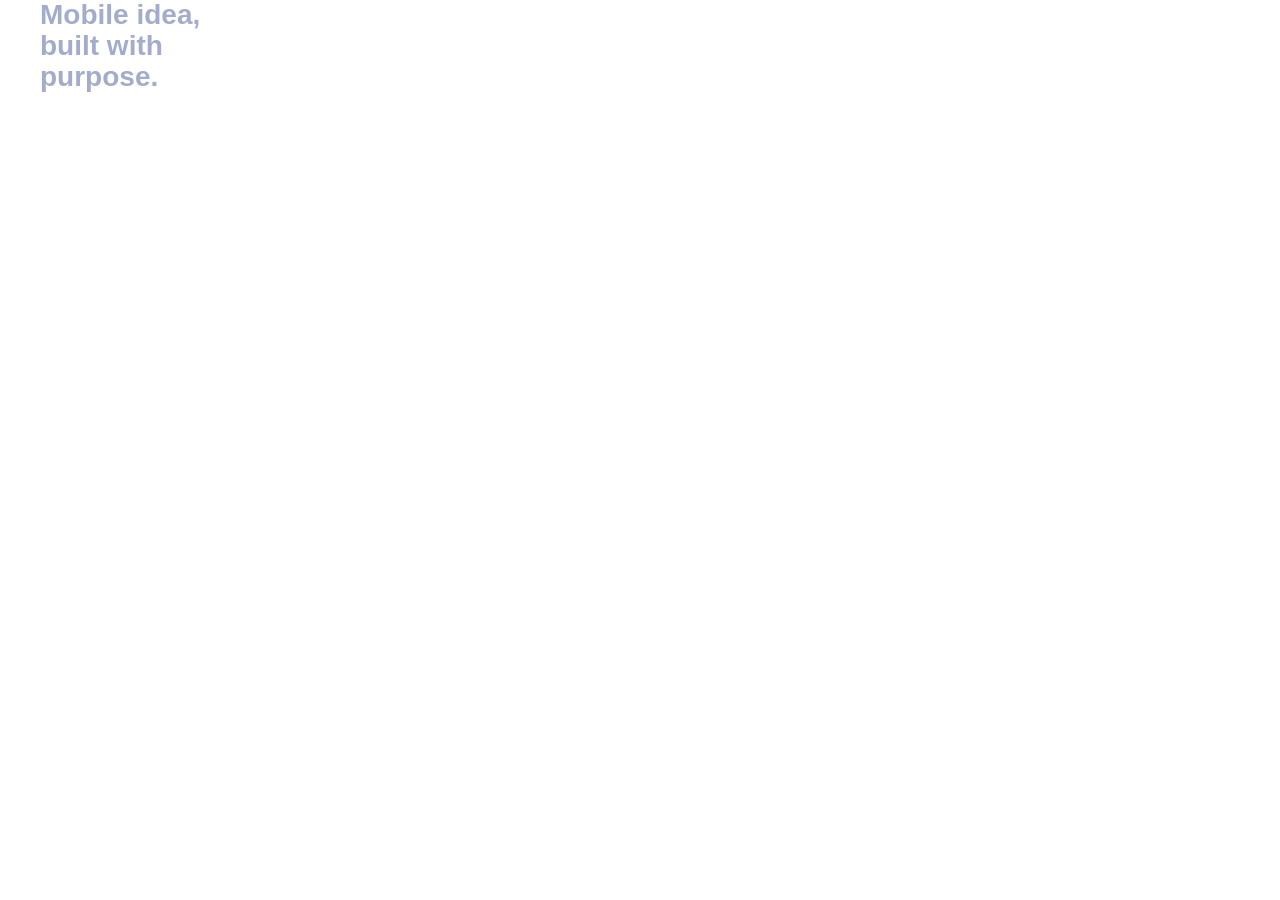
==== index.html @ 28f9ed5a "Add font files and update styles for improved typography and layout" ====
<!DOCTYPE html>
<html lang="en">
<head>
    <meta charset="UTF-8">
    <meta name="viewport" content="width=device-width, initial-scale=1.0">
    <title>joyy-dev</title>
    <link rel="stylesheet" href="style.css">
    <script src="/script.js" defer></script>
    <link rel="icon" href="assets\svg\joyy-dev-favicon.svg" type="image/svg+xml"/>
</head>
<body>
    <div class="wrapper">
        <h1>Mobile idea,<br>built with<br>purpose.
        </h1>
    </div>
    
</body>
</html>
---- style.css ----
/* inter-regular - latin */
@font-face {
  font-display: swap; /* Check https://developer.mozilla.org/en-US/docs/Web/CSS/@font-face/font-display for other options. */
  font-family: 'Inter';
  font-style: normal;
  font-weight: 400;
  src: url('../fonts/inter-v20-latin-regular.woff2') format('woff2'); /* Chrome 36+, Opera 23+, Firefox 39+, Safari 12+, iOS 10+ */
}
/* inter-600 - latin */
@font-face {
  font-display: swap; /* Check https://developer.mozilla.org/en-US/docs/Web/CSS/@font-face/font-display for other options. */
  font-family: 'Inter';
  font-style: normal;
  font-weight: 600;
  src: url('../fonts/inter-v20-latin-600.woff2') format('woff2'); /* Chrome 36+, Opera 23+, Firefox 39+, Safari 12+, iOS 10+ */
}
/* inter-700 - latin */
@font-face {
  font-display: swap; /* Check https://developer.mozilla.org/en-US/docs/Web/CSS/@font-face/font-display for other options. */
  font-family: 'Inter';
  font-style: normal;
  font-weight: 700;
  src: url('../fonts/inter-v20-latin-700.woff2') format('woff2'); /* Chrome 36+, Opera 23+, Firefox 39+, Safari 12+, iOS 10+ */
}
/* inter-800 - latin */
@font-face {
  font-display: swap; /* Check https://developer.mozilla.org/en-US/docs/Web/CSS/@font-face/font-display for other options. */
  font-family: 'Inter';
  font-style: normal;
  font-weight: 800;
  src: url('../fonts/inter-v20-latin-800.woff2') format('woff2'); /* Chrome 36+, Opera 23+, Firefox 39+, Safari 12+, iOS 10+ */
}

/* Fonts */
:root {
    --fs-14: calc(14 / 16 * 1rem);
    --fs-18: calc(18 / 16 * 1rem);
    --fs-28: calc(28 / 16 * 1rem);
    --fs-26: calc(26 / 16 * 1rem);
    --fs-25: calc(25 / 16 * 1rem);
    --fs-23: calc(23 / 16 * 1rem);
    --fs-22: calc(22 / 16 * 1rem);
    --fs-20: calc(20 / 16 * 1rem);
    --fs-19: calc(19 / 16 * 1rem);
    --fs-17: calc(17 / 16 * 1rem);

    --font-size-paragraph: var(--fs-14);
    --font-size-h1: var(--fs-26);
    --font-size-h2: var(--fs-23);
    --font-size-h3: var(--fs-20);
    --font-size-h4: var(--fs-17);
    

    @media (width >= calc(600 /16 * 1rem)) {
        --font-size-paragraph: var(--fs-18);
        --font-size-h1: var(--fs-28);
        --font-size-h2: var(--fs-25);
        --font-size-h3: var(--fs-22);
        --font-size-h4: var(--fs-17);
    }
}

/* colors */
:root {
    --c-main-bg: linear-gradient(180deg, #040520 0%, #0B1033 100%);
    --c-background: #040520;
    --c-panel: #0B1033;
    --c-accent: #7BE7DF;
    --c-secondary: #A89AFF;
    --c-gold: #C9A45C;
    --c-text: #F4F6FF;
    --c-muted: #a4accb;
    --c-transparent: transparent;

    --color-header-bg: var(--color-background);
    --color-footer-bg: var(--c-background);
    --color-site-bg: var(--c-main-bg);
    --color-text-white: var(--color-text);
    --color-text-muted: var(--c-muted);
    --color-text-main: var(--c-accent);
    --color-button-primary-bg: var(--c-accent);
    --color-button-primary-text: var(--c-background);
    --color-button-secondary-bg: var(--c-transparent);
    --color-button-secondary-text: var(--c-text);
    --color-button-secondary-border: var(--c-text);
}

*,
*::before,
*::after {
    box-sizing: border-box;
}

* {
    margin: 0;
    padding: 0;
}

body {
    font-family: 'Inter', 'Segoe UI', Tahoma, Geneva, Verdana, sans-serif;
    font-size: var(--font-size-paragraph);
    list-style: 1.3;
    color: var(--c-muted);
}

h1, h2, h3, h4 {
    line-height: 1.1;
    font-family: 'Inter', 'Segoe UI', Tahoma, Geneva, Verdana, sans-serif;
}

h1 {
    font-size: var(--font-size-h1);
}

h2 {
    font-size: var(--font-size-h2);
}

h3 {
    font-size: var(--font-size-h3);
}

h4 {
    font-size: var(--font-size-h4);
}

a {
    text-decoration: none;
}

img, picture, svg {
    max-width: 100%;
    display: block;
}

.wrapper {
    width: min(calc(100% - 30px), calc(1200 / 16 * 1rem));
    margin-inline: auto;
}
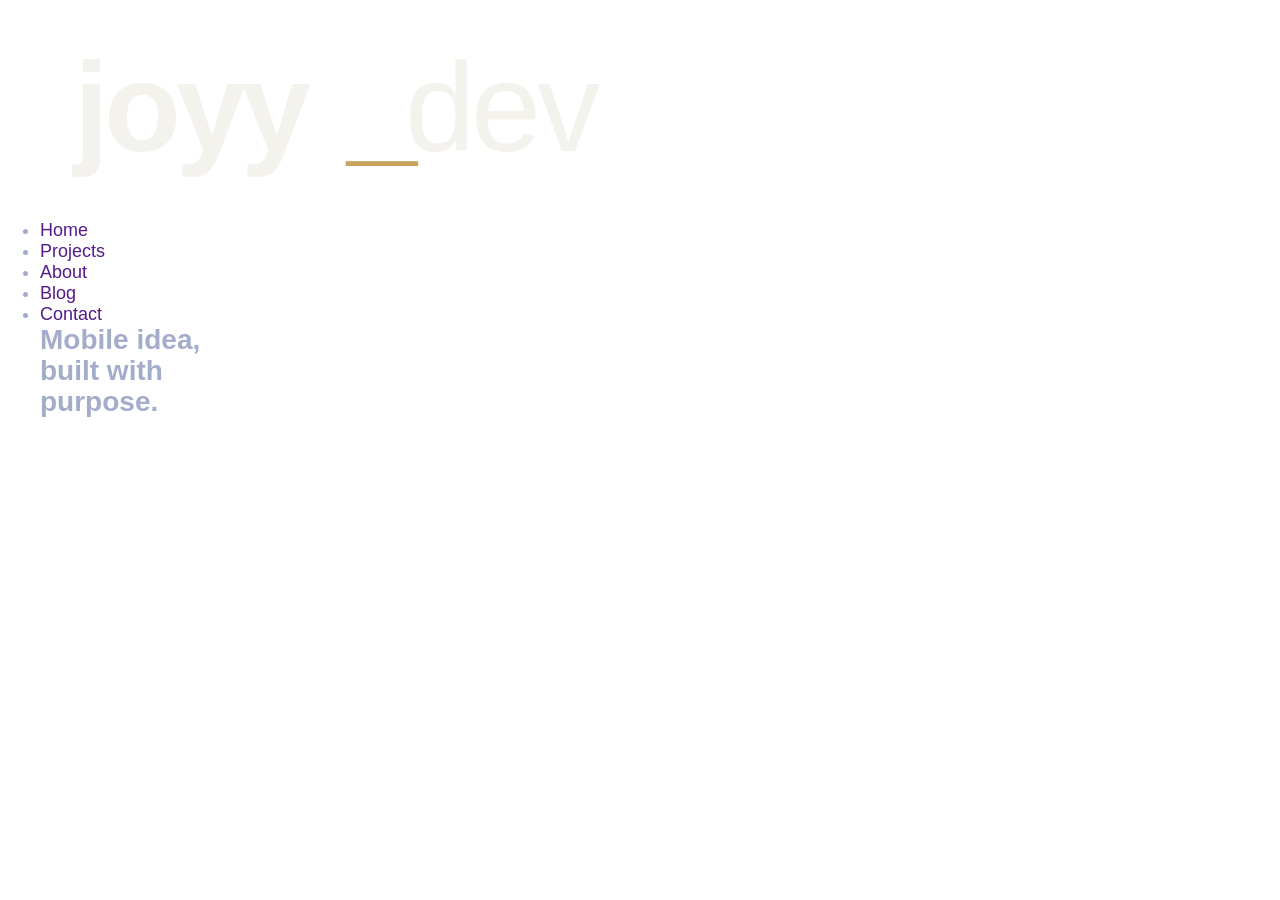
==== commit dbfbbb45: "Add navigation menu and enhance skip link accessibility" ====
--- a/index.html
+++ b/index.html
@@ -8,11 +8,50 @@
     <script src="/script.js" defer></script>
     <link rel="icon" href="assets\svg\joyy-dev-favicon.svg" type="image/svg+xml"/>
 </head>
+
 <body>
-    <div class="wrapper">
+    <a class="visually-hidden skip-link" href="#main">Skip to main content</a>
+
+    <header class="topnav">
+        <div class="wrapper">
+            <a href="/" class="topnav__home">
+                <img src="assets/svg/joyy-dev-logo.svg" alt="joyy-dev logo" class="topnav__logo">
+            </a>
+
+            <nav>
+                <ul class="topnav_links">
+                    <li class="topnav__item">
+                        <a href="" class="topnav__link">Home</a>
+                    </li>
+                    <li class="topnav__item">
+                        <a href="" class="topnav__link">Projects</a>
+                    </li>
+                    <li class="topnav__item">
+                        <a href="" class="topnav__link">About</a>
+                    </li>
+                    <li class="topnav__item">
+                        <a href="" class="topnav__link">Blog</a>
+                    </li>
+                    <li class="topnav__item">
+                        <a href="" class="topnav__link">Contact</a>
+                </ul>
+            </nav>
+        </div>
+
+    </header>
+
+    <main id="main">
+        <div class="wrapper">
         <h1>Mobile idea,<br>built with<br>purpose.
         </h1>
     </div>
+    </main>
+
+    <footer>
+
+    </footer>
+
+    
     
 </body>
 </html>
--- a/style.css
+++ b/style.css
@@ -1,4 +1,7 @@
-/* inter-regular - latin */
+@layer global, component, utility;
+
+@layer global {
+    /* inter-regular - latin */
 @font-face {
   font-display: swap; /* Check https://developer.mozilla.org/en-US/docs/Web/CSS/@font-face/font-display for other options. */
   font-family: 'Inter';
@@ -136,4 +139,28 @@
 .wrapper {
     width: min(calc(100% - 30px), calc(1200 / 16 * 1rem));
     margin-inline: auto;
-}+}
+}
+
+@layer component { 
+}
+
+@layer utility {
+    .visually-hidden {
+        position: absolute;
+        left: -10000px;
+        top: auto;
+        width: 1px;
+        height: 1px;
+        overflow: hidden; 
+
+        &.skip-link:focus {
+            position: static;
+            left: auto;
+            width: auto;
+            height: auto;
+            overflow: visible;
+        }
+    }
+}
+
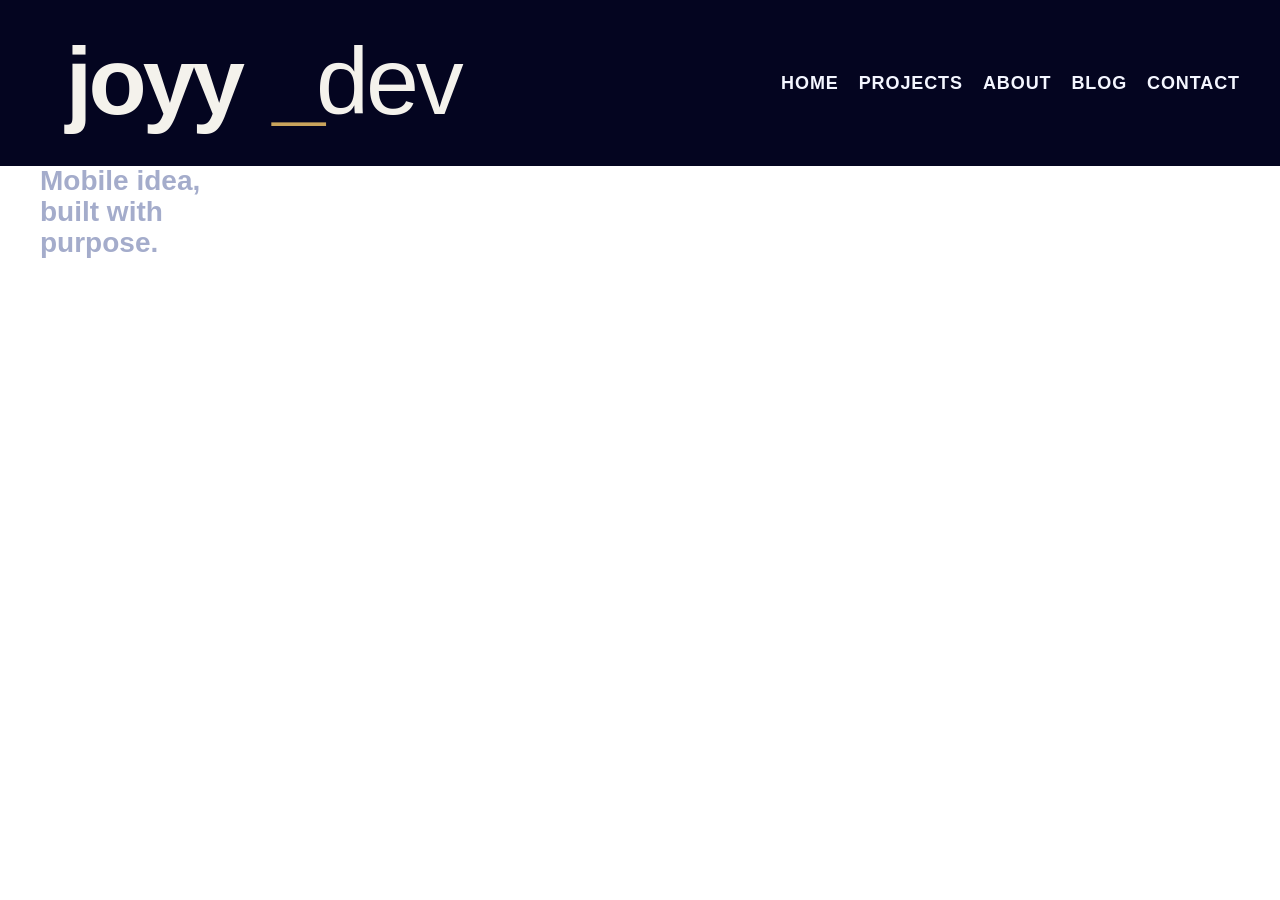
==== commit b63927a5: "Enhance top navigation layout with flexbox for improved responsiveness" ====
--- a/index.html
+++ b/index.html
@@ -13,7 +13,7 @@
     <a class="visually-hidden skip-link" href="#main">Skip to main content</a>
 
     <header class="topnav">
-        <div class="wrapper">
+        <div class="wrapper topnav__wrapper">
             <a href="/" class="topnav__home">
                 <img src="assets/svg/joyy-dev-logo.svg" alt="joyy-dev logo" class="topnav__logo">
             </a>
--- a/style.css
+++ b/style.css
@@ -104,6 +104,7 @@
     font-size: var(--font-size-paragraph);
     list-style: 1.3;
     color: var(--c-muted);
+    padding-block-end: 50vh;
 }
 
 h1, h2, h3, h4 {
@@ -143,6 +144,39 @@
 }
 
 @layer component { 
+    .topnav {
+        background-color: var(--c-background);
+
+        .topnav__wrapper {
+            display: flex;
+            justify-content: space-between;
+            align-items: center;
+        }
+
+        .topnav_links {
+            display: flex;
+            list-style-type: none;
+            padding: 0%;
+            gap: 20px;
+
+        }
+
+        .topnav__logo {
+            /* width: 100px; */
+        }
+
+        .topnav__home {}
+
+        .topnav__item {}
+
+        .topnav__link {
+            font-weight: bold;
+            letter-spacing: 0.05em;
+            text-transform: uppercase;
+            font-size: var(--font-size-paragraph);
+            color: var(--c-text);
+        }
+    }
 }
 
 @layer utility {
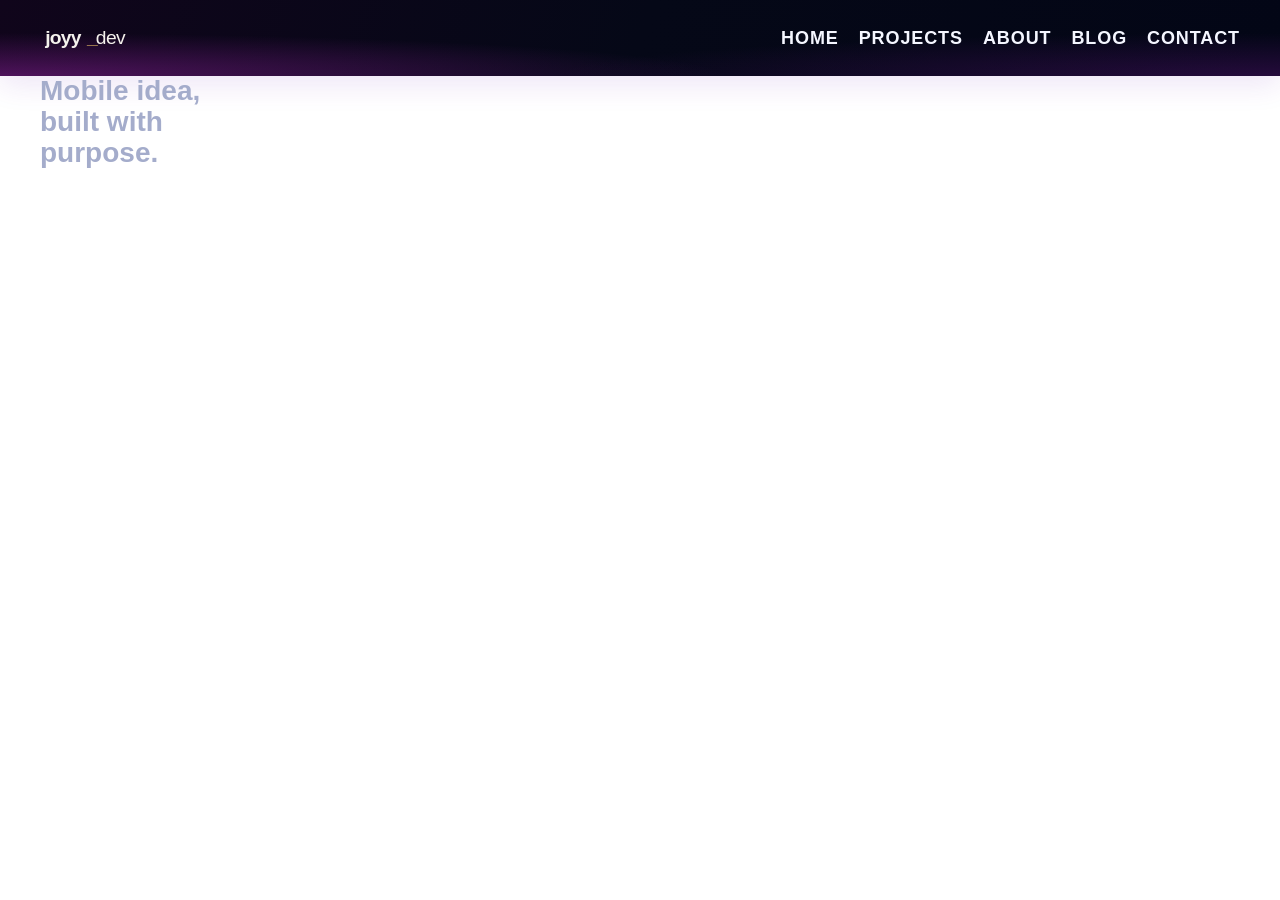
==== commit fe9f4366: "Update header logo dimensions and enhance top navigation background styles" ====
--- a/index.html
+++ b/index.html
@@ -15,7 +15,7 @@
     <header class="topnav">
         <div class="wrapper topnav__wrapper">
             <a href="/" class="topnav__home">
-                <img src="assets/svg/joyy-dev-logo.svg" alt="joyy-dev logo" class="topnav__logo">
+                <img src="assets/svg/joyy-dev-logo.svg" alt="joyy-dev logo" class="topnav__logo" width="150" height="36">
             </a>
 
             <nav>
--- a/style.css
+++ b/style.css
@@ -66,6 +66,22 @@
 /* colors */
 :root {
     --c-main-bg: linear-gradient(180deg, #040520 0%, #0B1033 100%);
+    --c-header-bg: radial-gradient(
+      ellipse at 0% 100%,
+      rgba(155, 35, 170, 0.45) 0%,
+      transparent 40%
+    ),
+    radial-gradient(
+      ellipse at 100% 100%,
+      rgba(100, 20, 130, 0.35) 0%,
+      transparent 40%
+    ),
+    linear-gradient(
+      110deg,
+      #10051b 0%,
+      #050817 50%,
+      #030616 100%
+    );
     --c-background: #040520;
     --c-panel: #0B1033;
     --c-accent: #7BE7DF;
@@ -75,10 +91,10 @@
     --c-muted: #a4accb;
     --c-transparent: transparent;
 
-    --color-header-bg: var(--color-background);
+    --color-header-bg: var(--c-header-bg);
     --color-footer-bg: var(--c-background);
     --color-site-bg: var(--c-main-bg);
-    --color-text-white: var(--color-text);
+    --color-text-white: var(--c-text);
     --color-text-muted: var(--c-muted);
     --color-text-main: var(--c-accent);
     --color-button-primary-bg: var(--c-accent);
@@ -145,12 +161,18 @@
 
 @layer component { 
     .topnav {
-        background-color: var(--c-background);
+        background: var(--color-header-bg);
+        box-shadow: 0 8px 30px rgba(110, 30, 180, 0.12);
 
         .topnav__wrapper {
             display: flex;
             justify-content: space-between;
             align-items: center;
+            padding-block: 10px;
+
+            @media (width >= calc(600 /16 * 1rem)) {
+                padding-block: 20px;
+            }
         }
 
         .topnav_links {
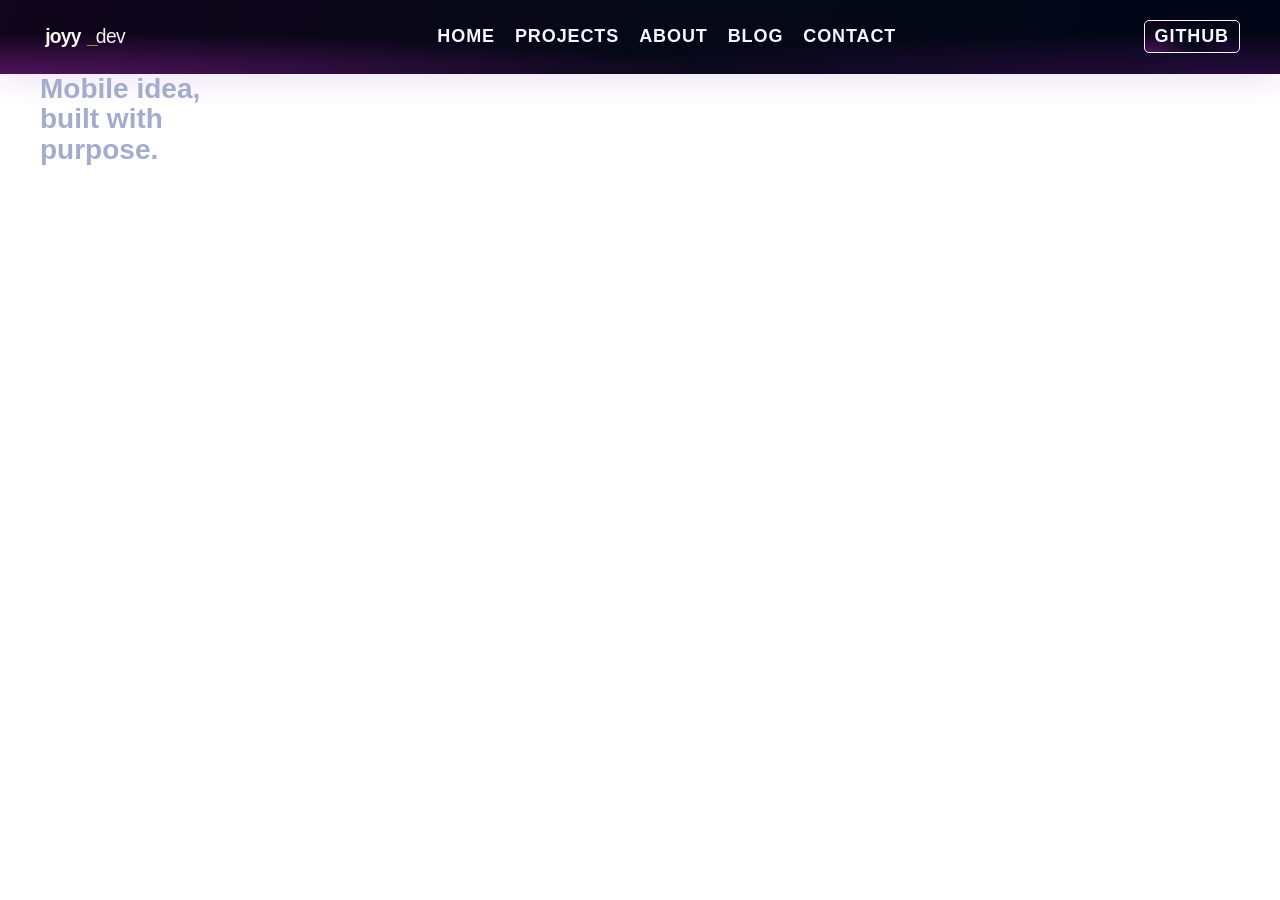
==== commit 0ce3b552: "Fix icon path in HTML and enhance top navigation styles for better accessibility" ====
--- a/index.html
+++ b/index.html
@@ -6,7 +6,7 @@
     <title>joyy-dev</title>
     <link rel="stylesheet" href="style.css">
     <script src="/script.js" defer></script>
-    <link rel="icon" href="assets\svg\joyy-dev-favicon.svg" type="image/svg+xml"/>
+    <link rel="icon" href="assets/svg/joyy-dev-favicon.svg" type="image/svg+xml"/>
 </head>
 
 <body>
@@ -34,8 +34,10 @@
                     </li>
                     <li class="topnav__item">
                         <a href="" class="topnav__link">Contact</a>
+                    </li>
                 </ul>
             </nav>
+            <a href="" class="topnav__cta">Github</a>
         </div>
 
     </header>
--- a/style.css
+++ b/style.css
@@ -36,6 +36,7 @@
 
 /* Fonts */
 :root {
+    --fs-header-font: calc(13 / 16 * 1rem);
     --fs-14: calc(14 / 16 * 1rem);
     --fs-18: calc(18 / 16 * 1rem);
     --fs-28: calc(28 / 16 * 1rem);
@@ -47,6 +48,7 @@
     --fs-19: calc(19 / 16 * 1rem);
     --fs-17: calc(17 / 16 * 1rem);
 
+    --font-size-header-font: var(--fs-header-font);
     --font-size-paragraph: var(--fs-14);
     --font-size-h1: var(--fs-26);
     --font-size-h2: var(--fs-23);
@@ -55,6 +57,7 @@
     
 
     @media (width >= calc(600 /16 * 1rem)) {
+        --font-size-header-font: var(--fs-14);
         --font-size-paragraph: var(--fs-18);
         --font-size-h1: var(--fs-28);
         --font-size-h2: var(--fs-25);
@@ -184,7 +187,8 @@
         }
 
         .topnav__logo {
-            /* width: 100px; */
+            width: clamp(100px, 15vw, 150px);
+            height: auto;
         }
 
         .topnav__home {}
@@ -198,25 +202,40 @@
             font-size: var(--font-size-paragraph);
             color: var(--c-text);
         }
+
+        .topnav__cta {
+            font-weight: bold;
+            letter-spacing: 0.05em;
+            text-transform: uppercase;
+            font-size: var(--font-size-paragraph);
+            background: var(--c-header-bg);
+            color: var(--c-text);
+            border: 1px solid var(--c-text);
+            padding: 5px 10px;
+            border-radius: 5px;
+        }
     }
 }
 
 @layer utility {
-    .visually-hidden {
+    .visually-hidden:not(:focus, :active) {
+        clip: rect(0, 0, 0, 0);
+        clip-path: inset(50%);
+        height: 1px;
+        overflow: hidden;
         position: absolute;
-        left: -10000px;
-        top: auto;
+        white-space: nowrap;
         width: 1px;
-        height: 1px;
-        overflow: hidden; 
-
-        &.skip-link:focus {
-            position: static;
-            left: auto;
-            width: auto;
-            height: auto;
-            overflow: visible;
-        }
-    }
-}
-
+    }
+
+    .skip-link:focus {
+        position: absolute;
+        top: 1rem;
+        left: 1rem;
+        z-index: 1000;
+        padding: 1rem;
+        background: var(--c-accent);
+        color: var(--c-background);
+    }
+}
+
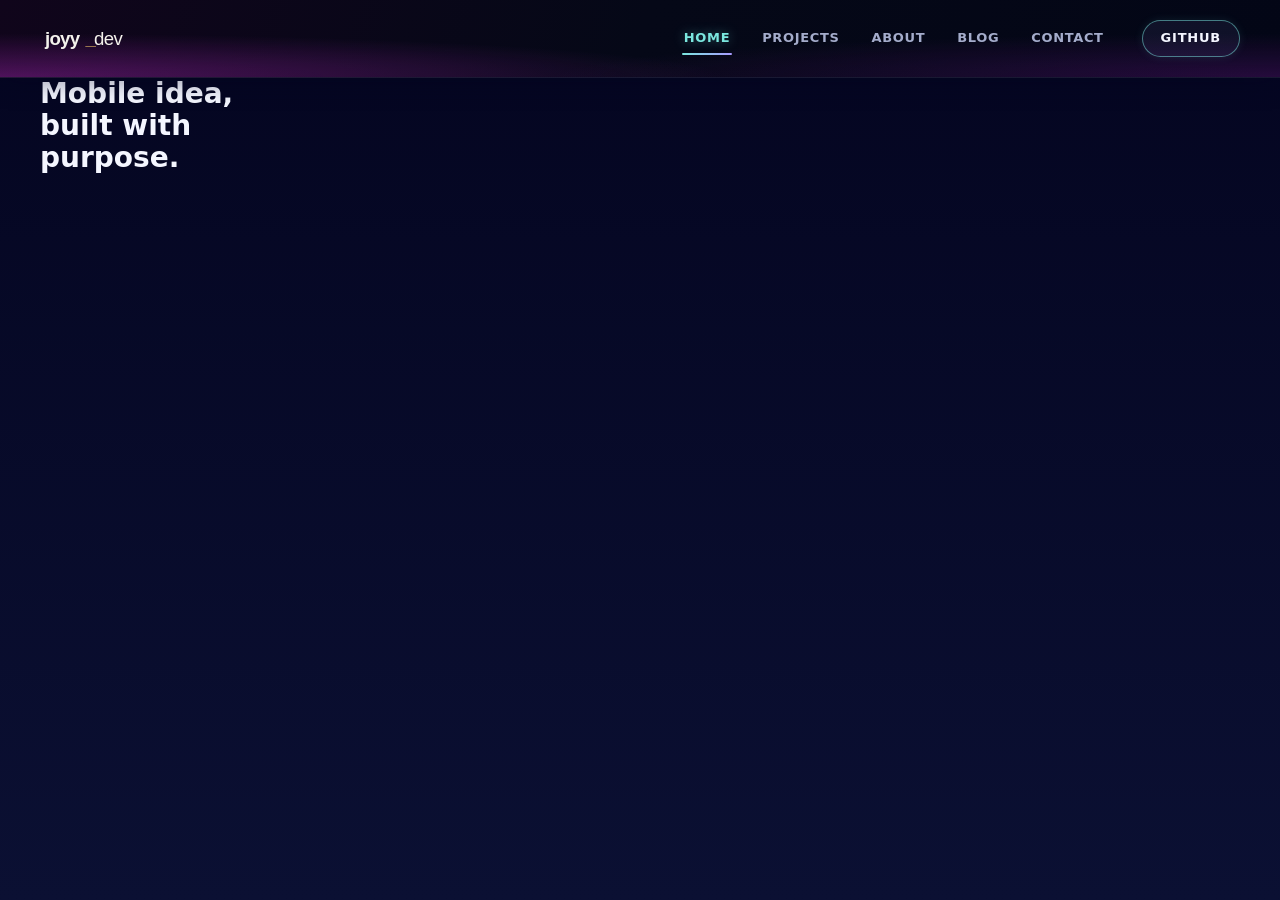
==== commit 35da8c7d: "Refactor top navigation for improved accessibility and responsiveness" ====
--- a/index.html
+++ b/index.html
@@ -5,55 +5,74 @@
     <meta name="viewport" content="width=device-width, initial-scale=1.0">
     <title>joyy-dev</title>
     <link rel="stylesheet" href="style.css">
-    <script src="/script.js" defer></script>
+    <script src="script.js" defer></script>
     <link rel="icon" href="assets/svg/joyy-dev-favicon.svg" type="image/svg+xml"/>
 </head>
 
 <body>
     <a class="visually-hidden skip-link" href="#main">Skip to main content</a>
 
-    <header class="topnav">
+    <header class="topnav" id="header">
         <div class="wrapper topnav__wrapper">
-            <a href="/" class="topnav__home">
-                <img src="assets/svg/joyy-dev-logo.svg" alt="joyy-dev logo" class="topnav__logo" width="150" height="36">
+            <a href="/" class="topnav__home" aria-label="joyy-dev homepage">
+                <img src="assets/svg/joyy-dev-logo.svg" alt="joyy-dev logo" class="topnav__logo" width="150" height="34">
             </a>
 
-            <nav>
+            <!-- Mobile menu toggle button (hamburger / close) -->
+            <button class="topnav__toggle" 
+                    type="button" 
+                    aria-label="Open navigation menu" 
+                    aria-expanded="false" 
+                    aria-controls="primary-nav">
+                <span class="topnav__hamburger" aria-hidden="true">
+                    <span class="topnav__hamburger-line"></span>
+                    <span class="topnav__hamburger-line"></span>
+                    <span class="topnav__hamburger-line"></span>
+                </span>
+            </button>
+
+            <!-- Responsive Navigation -->
+            <nav class="topnav__nav" id="primary-nav" aria-label="Primary navigation">
                 <ul class="topnav_links">
                     <li class="topnav__item">
-                        <a href="" class="topnav__link">Home</a>
+                        <a href="#home" class="topnav__link topnav__link--active" aria-current="page">Home</a>
                     </li>
                     <li class="topnav__item">
-                        <a href="" class="topnav__link">Projects</a>
+                        <a href="#projects" class="topnav__link">Projects</a>
                     </li>
                     <li class="topnav__item">
-                        <a href="" class="topnav__link">About</a>
+                        <a href="#about" class="topnav__link">About</a>
                     </li>
                     <li class="topnav__item">
-                        <a href="" class="topnav__link">Blog</a>
+                        <a href="#blog" class="topnav__link">Blog</a>
                     </li>
                     <li class="topnav__item">
-                        <a href="" class="topnav__link">Contact</a>
+                        <a href="#contact" class="topnav__link">Contact</a>
                     </li>
                 </ul>
+
+                <div class="topnav__actions">
+                    <a href="https://github.com/joyy-dev" target="_blank" rel="noopener noreferrer" class="topnav__cta">
+                        Github
+                    </a>
+                </div>
             </nav>
-            <a href="" class="topnav__cta">Github</a>
         </div>
 
+        <!-- Dimmed backdrop for mobile drawer -->
+        <div class="topnav__backdrop" aria-hidden="true"></div>
     </header>
 
     <main id="main">
         <div class="wrapper">
-        <h1>Mobile idea,<br>built with<br>purpose.
-        </h1>
-    </div>
+            <h1>Mobile idea,<br>built with<br>purpose.</h1>
+        </div>
     </main>
 
     <footer>
-
+        <div class="wrapper">
+            <!-- Footer content -->
+        </div>
     </footer>
-
-    
-    
 </body>
-</html>+</html>
--- a/style.css
+++ b/style.css
@@ -1,52 +1,52 @@
 @layer global, component, utility;
 
 @layer global {
-    /* inter-regular - latin */
-@font-face {
-  font-display: swap; /* Check https://developer.mozilla.org/en-US/docs/Web/CSS/@font-face/font-display for other options. */
-  font-family: 'Inter';
-  font-style: normal;
-  font-weight: 400;
-  src: url('../fonts/inter-v20-latin-regular.woff2') format('woff2'); /* Chrome 36+, Opera 23+, Firefox 39+, Safari 12+, iOS 10+ */
-}
-/* inter-600 - latin */
-@font-face {
-  font-display: swap; /* Check https://developer.mozilla.org/en-US/docs/Web/CSS/@font-face/font-display for other options. */
-  font-family: 'Inter';
-  font-style: normal;
-  font-weight: 600;
-  src: url('../fonts/inter-v20-latin-600.woff2') format('woff2'); /* Chrome 36+, Opera 23+, Firefox 39+, Safari 12+, iOS 10+ */
-}
-/* inter-700 - latin */
-@font-face {
-  font-display: swap; /* Check https://developer.mozilla.org/en-US/docs/Web/CSS/@font-face/font-display for other options. */
-  font-family: 'Inter';
-  font-style: normal;
-  font-weight: 700;
-  src: url('../fonts/inter-v20-latin-700.woff2') format('woff2'); /* Chrome 36+, Opera 23+, Firefox 39+, Safari 12+, iOS 10+ */
-}
-/* inter-800 - latin */
-@font-face {
-  font-display: swap; /* Check https://developer.mozilla.org/en-US/docs/Web/CSS/@font-face/font-display for other options. */
-  font-family: 'Inter';
-  font-style: normal;
-  font-weight: 800;
-  src: url('../fonts/inter-v20-latin-800.woff2') format('woff2'); /* Chrome 36+, Opera 23+, Firefox 39+, Safari 12+, iOS 10+ */
-}
-
-/* Fonts */
-:root {
+  /* inter-regular - latin */
+  @font-face {
+    font-display: swap;
+    font-family: 'Inter';
+    font-style: normal;
+    font-weight: 400;
+    src: url('assets/fonts/inter-v20-latin-regular.woff2') format('woff2');
+  }
+  /* inter-600 - latin */
+  @font-face {
+    font-display: swap;
+    font-family: 'Inter';
+    font-style: normal;
+    font-weight: 600;
+    src: url('assets/fonts/inter-v20-latin-600.woff2') format('woff2');
+  }
+  /* inter-700 - latin */
+  @font-face {
+    font-display: swap;
+    font-family: 'Inter';
+    font-style: normal;
+    font-weight: 700;
+    src: url('assets/fonts/inter-v20-latin-700.woff2') format('woff2');
+  }
+  /* inter-800 - latin */
+  @font-face {
+    font-display: swap;
+    font-family: 'Inter';
+    font-style: normal;
+    font-weight: 800;
+    src: url('assets/fonts/inter-v20-latin-800.woff2') format('woff2');
+  }
+
+  /* Typography tokens */
+  :root {
     --fs-header-font: calc(13 / 16 * 1rem);
     --fs-14: calc(14 / 16 * 1rem);
+    --fs-17: calc(17 / 16 * 1rem);
     --fs-18: calc(18 / 16 * 1rem);
+    --fs-19: calc(19 / 16 * 1rem);
+    --fs-20: calc(20 / 16 * 1rem);
+    --fs-22: calc(22 / 16 * 1rem);
+    --fs-23: calc(23 / 16 * 1rem);
+    --fs-25: calc(25 / 16 * 1rem);
+    --fs-26: calc(26 / 16 * 1rem);
     --fs-28: calc(28 / 16 * 1rem);
-    --fs-26: calc(26 / 16 * 1rem);
-    --fs-25: calc(25 / 16 * 1rem);
-    --fs-23: calc(23 / 16 * 1rem);
-    --fs-22: calc(22 / 16 * 1rem);
-    --fs-20: calc(20 / 16 * 1rem);
-    --fs-19: calc(19 / 16 * 1rem);
-    --fs-17: calc(17 / 16 * 1rem);
 
     --font-size-header-font: var(--fs-header-font);
     --font-size-paragraph: var(--fs-14);
@@ -54,37 +54,36 @@
     --font-size-h2: var(--fs-23);
     --font-size-h3: var(--fs-20);
     --font-size-h4: var(--fs-17);
-    
-
-    @media (width >= calc(600 /16 * 1rem)) {
-        --font-size-header-font: var(--fs-14);
-        --font-size-paragraph: var(--fs-18);
-        --font-size-h1: var(--fs-28);
-        --font-size-h2: var(--fs-25);
-        --font-size-h3: var(--fs-22);
-        --font-size-h4: var(--fs-17);
-    }
-}
-
-/* colors */
-:root {
+
+    @media (width >= calc(600 / 16 * 1rem)) {
+      --font-size-header-font: var(--fs-14);
+      --font-size-paragraph: var(--fs-18);
+      --font-size-h1: var(--fs-28);
+      --font-size-h2: var(--fs-25);
+      --font-size-h3: var(--fs-22);
+      --font-size-h4: var(--fs-17);
+    }
+  }
+
+  /* Color tokens */
+  :root {
     --c-main-bg: linear-gradient(180deg, #040520 0%, #0B1033 100%);
     --c-header-bg: radial-gradient(
-      ellipse at 0% 100%,
-      rgba(155, 35, 170, 0.45) 0%,
-      transparent 40%
-    ),
-    radial-gradient(
-      ellipse at 100% 100%,
-      rgba(100, 20, 130, 0.35) 0%,
-      transparent 40%
-    ),
-    linear-gradient(
-      110deg,
-      #10051b 0%,
-      #050817 50%,
-      #030616 100%
-    );
+        ellipse at 0% 100%,
+        rgba(155, 35, 170, 0.45) 0%,
+        transparent 40%
+      ),
+      radial-gradient(
+        ellipse at 100% 100%,
+        rgba(100, 20, 130, 0.35) 0%,
+        transparent 40%
+      ),
+      linear-gradient(
+        110deg,
+        #10051b 0%,
+        #050817 50%,
+        #030616 100%
+      );
     --c-background: #040520;
     --c-panel: #0B1033;
     --c-accent: #7BE7DF;
@@ -105,137 +104,434 @@
     --color-button-secondary-bg: var(--c-transparent);
     --color-button-secondary-text: var(--c-text);
     --color-button-secondary-border: var(--c-text);
-}
-
-*,
-*::before,
-*::after {
+  }
+
+  *,
+  *::before,
+  *::after {
     box-sizing: border-box;
-}
-
-* {
+  }
+
+  * {
     margin: 0;
     padding: 0;
-}
-
-body {
-    font-family: 'Inter', 'Segoe UI', Tahoma, Geneva, Verdana, sans-serif;
+  }
+
+  html {
+    scroll-behavior: smooth;
+  }
+
+  body {
+    font-family: 'Inter', system-ui, -apple-system, BlinkMacSystemFont, 'Segoe UI', Roboto, Oxygen, Ubuntu, Cantarell, sans-serif;
     font-size: var(--font-size-paragraph);
-    list-style: 1.3;
+    line-height: 1.6;
     color: var(--c-muted);
-    padding-block-end: 50vh;
-}
-
-h1, h2, h3, h4 {
-    line-height: 1.1;
-    font-family: 'Inter', 'Segoe UI', Tahoma, Geneva, Verdana, sans-serif;
-}
-
-h1 {
+    background: var(--color-site-bg);
+    background-color: var(--c-background);
+    background-attachment: fixed;
+    min-height: 100vh;
+    padding-block-end: 20vh;
+    overflow-x: hidden;
+  }
+
+  body.menu-open {
+    overflow: hidden;
+  }
+
+  h1, h2, h3, h4 {
+    line-height: 1.15;
+    font-family: 'Inter', system-ui, -apple-system, sans-serif;
+    color: var(--c-text);
+  }
+
+  h1 {
     font-size: var(--font-size-h1);
-}
-
-h2 {
+  }
+
+  h2 {
     font-size: var(--font-size-h2);
-}
-
-h3 {
+  }
+
+  h3 {
     font-size: var(--font-size-h3);
-}
-
-h4 {
+  }
+
+  h4 {
     font-size: var(--font-size-h4);
-}
-
-a {
+  }
+
+  a {
     text-decoration: none;
-}
-
-img, picture, svg {
+    color: inherit;
+  }
+
+  img, picture, svg {
     max-width: 100%;
     display: block;
+  }
+
+  .wrapper {
+    width: min(calc(100% - 2rem), calc(1200 / 16 * 1rem));
+    margin-inline: auto;
+  }
 }
 
-.wrapper {
-    width: min(calc(100% - 30px), calc(1200 / 16 * 1rem));
-    margin-inline: auto;
+@layer component {
+  /* ==========================================================================
+     Topnav (Header) Component
+     ========================================================================== */
+  .topnav {
+    position: sticky;
+    top: 0;
+    z-index: 1000;
+    background: var(--color-header-bg);
+    backdrop-filter: blur(16px);
+    -webkit-backdrop-filter: blur(16px);
+    border-bottom: 1px solid rgba(168, 154, 255, 0.12);
+    box-shadow: 0 4px 24px rgba(4, 5, 32, 0.4);
+    transition: background-color 0.3s ease, border-color 0.3s ease, box-shadow 0.3s ease;
+  }
+
+  .topnav--scrolled {
+    border-bottom-color: rgba(123, 231, 223, 0.22);
+    box-shadow: 0 8px 32px rgba(4, 5, 32, 0.65);
+  }
+
+  .topnav__wrapper {
+    display: flex;
+    justify-content: space-between;
+    align-items: center;
+    position: relative;
+    padding-block: 0.75rem;
+
+    @media (width >= 48rem) {
+      padding-block: 1.25rem;
+    }
+  }
+
+  /* Logo */
+  .topnav__home {
+    display: inline-flex;
+    align-items: center;
+    transition: opacity 0.2s ease, transform 0.2s ease;
+  }
+
+  .topnav__home:hover {
+    opacity: 0.9;
+    transform: translateY(-1px);
+  }
+
+  .topnav__logo {
+    width: clamp(105px, 15vw, 145px);
+    height: auto;
+    display: block;
+  }
+
+  /* Mobile Hamburger / Toggle Button */
+  .topnav__toggle {
+    display: none;
+    align-items: center;
+    justify-content: center;
+    width: 44px;
+    height: 44px;
+    background: rgba(168, 154, 255, 0.08);
+    border: 1px solid rgba(168, 154, 255, 0.22);
+    border-radius: 8px;
+    cursor: pointer;
+    padding: 0;
+    color: var(--c-text);
+    transition: background-color 0.2s ease, border-color 0.2s ease, box-shadow 0.2s ease;
+  }
+
+  .topnav__toggle:hover,
+  .topnav__toggle:focus-visible {
+    background: rgba(123, 231, 223, 0.12);
+    border-color: var(--c-accent);
+    box-shadow: 0 0 14px rgba(123, 231, 223, 0.25);
+    outline: none;
+  }
+
+  .topnav__hamburger {
+    position: relative;
+    width: 22px;
+    height: 16px;
+    display: flex;
+    flex-direction: column;
+    justify-content: space-between;
+  }
+
+  .topnav__hamburger-line {
+    width: 100%;
+    height: 2px;
+    background-color: var(--c-text);
+    border-radius: 2px;
+    transition: transform 0.3s cubic-bezier(0.4, 0, 0.2, 1),
+                opacity 0.2s ease,
+                background-color 0.2s ease;
+    transform-origin: center;
+  }
+
+  /* Morph hamburger lines into "X" when open */
+  .topnav__toggle[aria-expanded="true"] .topnav__hamburger-line:nth-child(1) {
+    transform: translateY(7px) rotate(45deg);
+    background-color: var(--c-accent);
+  }
+
+  .topnav__toggle[aria-expanded="true"] .topnav__hamburger-line:nth-child(2) {
+    opacity: 0;
+    transform: scaleX(0);
+  }
+
+  .topnav__toggle[aria-expanded="true"] .topnav__hamburger-line:nth-child(3) {
+    transform: translateY(-7px) rotate(-45deg);
+    background-color: var(--c-accent);
+  }
+
+  /* CTA Button */
+  .topnav__cta {
+    display: inline-flex;
+    align-items: center;
+    justify-content: center;
+    font-weight: 700;
+    letter-spacing: 0.06em;
+    text-transform: uppercase;
+    font-size: var(--fs-header-font);
+    color: var(--c-text);
+    background: rgba(168, 154, 255, 0.08);
+    border: 1px solid rgba(123, 231, 223, 0.5);
+    padding: 7px 18px;
+    border-radius: 9999px;
+    box-shadow: 0 0 10px rgba(123, 231, 223, 0.1);
+    transition: background-color 0.25s ease, color 0.25s ease, border-color 0.25s ease, box-shadow 0.25s ease, transform 0.25s ease;
+  }
+
+  .topnav__cta:hover,
+  .topnav__cta:focus-visible {
+    background: var(--c-header-bg);
+    color: var(--c-accent);
+    border-color: var(--c-accent);
+    box-shadow: 0 0 20px rgba(123, 231, 223, 0.45);
+    transform: translateY(-1px);
+    outline: none;
+  }
+
+  /* ==========================================================================
+     Responsive Breakpoints: Mobile (< 768px / 48rem) vs Desktop (>= 768px)
+     ========================================================================== */
+  @media (width < 48rem) {
+    .topnav__toggle {
+      display: flex;
+    }
+
+    .topnav__nav {
+      position: absolute;
+      top: 100%;
+      left: 0;
+      right: 0;
+      width: 100%;
+      background: linear-gradient(180deg, rgba(8, 12, 40, 0.98) 0%, rgba(4, 5, 32, 0.98) 100%);
+      backdrop-filter: blur(20px);
+      -webkit-backdrop-filter: blur(20px);
+      border-bottom: 1px solid rgba(123, 231, 223, 0.25);
+      box-shadow: 0 20px 40px rgba(0, 0, 0, 0.7);
+      padding: 1.25rem 1.25rem 1.75rem;
+      display: flex;
+      flex-direction: column;
+      gap: 1.25rem;
+
+      /* Closed state animation */
+      opacity: 0;
+      visibility: hidden;
+      pointer-events: none;
+      transform: translateY(-10px);
+      transition: opacity 0.28s ease,
+                  transform 0.28s cubic-bezier(0.16, 1, 0.3, 1),
+                  visibility 0.28s ease;
+    }
+
+    .topnav__nav.is-open {
+      opacity: 1;
+      visibility: visible;
+      pointer-events: auto;
+      transform: translateY(0);
+    }
+
+    .topnav_links {
+      display: flex;
+      flex-direction: column;
+      list-style-type: none;
+      padding: 0;
+      gap: 0.35rem;
+      width: 100%;
+    }
+
+    .topnav__item {
+      width: 100%;
+    }
+
+    .topnav__link {
+      display: flex;
+      align-items: center;
+      width: 100%;
+      padding: 0.75rem 1rem;
+      border-radius: 8px;
+      font-weight: 600;
+      letter-spacing: 0.05em;
+      text-transform: uppercase;
+      font-size: var(--fs-18);
+      color: var(--c-text);
+      background: transparent;
+      transition: background-color 0.2s ease, color 0.2s ease, padding-left 0.2s ease;
+    }
+
+    .topnav__link:hover,
+    .topnav__link:focus-visible,
+    .topnav__link--active {
+      background: rgba(123, 231, 223, 0.1);
+      color: var(--c-accent);
+      padding-left: 1.25rem;
+      outline: none;
+    }
+
+    .topnav__actions {
+      width: 100%;
+      padding-top: 0.75rem;
+      border-top: 1px solid rgba(168, 154, 255, 0.15);
+    }
+
+    .topnav__cta {
+      width: 100%;
+      padding: 12px 20px;
+      font-size: var(--fs-14);
+      border-radius: 8px;
+    }
+
+    /* Dimmed backdrop overlay */
+    .topnav__backdrop {
+      position: fixed;
+      inset: 0;
+      top: 0;
+      z-index: -1;
+      background: rgba(4, 5, 32, 0.65);
+      backdrop-filter: blur(4px);
+      -webkit-backdrop-filter: blur(4px);
+      opacity: 0;
+      visibility: hidden;
+      pointer-events: none;
+      transition: opacity 0.3s ease, visibility 0.3s ease;
+    }
+
+    .topnav__backdrop.is-visible {
+      opacity: 1;
+      visibility: visible;
+      pointer-events: auto;
+    }
+  }
+
+  @media (width >= 48rem) {
+    .topnav__toggle {
+      display: none !important;
+    }
+
+    .topnav__backdrop {
+      display: none !important;
+    }
+
+    .topnav__nav {
+      display: flex;
+      align-items: center;
+      gap: 2.25rem;
+      position: static;
+      background: transparent;
+      padding: 0;
+      box-shadow: none;
+      border: none;
+      transform: none;
+      opacity: 1;
+      visibility: visible;
+      pointer-events: auto;
+    }
+
+    .topnav_links {
+      display: flex;
+      align-items: center;
+      list-style-type: none;
+      padding: 0;
+      gap: 1.75rem;
+    }
+
+    .topnav__link {
+      position: relative;
+      font-weight: 600;
+      letter-spacing: 0.05em;
+      text-transform: uppercase;
+      font-size: var(--fs-header-font);
+      color: var(--c-muted);
+      padding: 6px 2px;
+      display: inline-block;
+      transition: color 0.25s ease, text-shadow 0.25s ease;
+    }
+
+    .topnav__link:hover,
+    .topnav__link:focus-visible,
+    .topnav__link--active {
+      color: var(--c-accent);
+      text-shadow: 0 0 12px rgba(123, 231, 223, 0.4);
+      outline: none;
+    }
+
+    /* Sleek animated indicator line below link on desktop */
+    .topnav__link::after {
+      content: '';
+      position: absolute;
+      bottom: 0;
+      left: 0;
+      width: 0;
+      height: 2px;
+      background: linear-gradient(90deg, var(--c-accent), var(--c-secondary));
+      border-radius: 2px;
+      transition: width 0.25s cubic-bezier(0.4, 0, 0.2, 1);
+    }
+
+    .topnav__link:hover::after,
+    .topnav__link:focus-visible::after,
+    .topnav__link--active::after {
+      width: 100%;
+    }
+
+    .topnav__actions {
+      display: flex;
+      align-items: center;
+    }
+  }
 }
+
+@layer utility {
+  .visually-hidden:not(:focus, :active) {
+    clip: rect(0, 0, 0, 0);
+    clip-path: inset(50%);
+    height: 1px;
+    overflow: hidden;
+    position: absolute;
+    white-space: nowrap;
+    width: 1px;
+  }
+
+  .skip-link:focus {
+    position: absolute;
+    top: 1rem;
+    left: 1rem;
+    z-index: 1100;
+    padding: 0.75rem 1.25rem;
+    background: var(--c-accent);
+    color: var(--c-background);
+    font-weight: 700;
+    border-radius: 4px;
+    box-shadow: 0 4px 16px rgba(0, 0, 0, 0.4);
+  }
+
+  :focus-visible {
+    outline: 2px solid var(--c-accent);
+    outline-offset: 3px;
+  }
 }
-
-@layer component { 
-    .topnav {
-        background: var(--color-header-bg);
-        box-shadow: 0 8px 30px rgba(110, 30, 180, 0.12);
-
-        .topnav__wrapper {
-            display: flex;
-            justify-content: space-between;
-            align-items: center;
-            padding-block: 10px;
-
-            @media (width >= calc(600 /16 * 1rem)) {
-                padding-block: 20px;
-            }
-        }
-
-        .topnav_links {
-            display: flex;
-            list-style-type: none;
-            padding: 0%;
-            gap: 20px;
-
-        }
-
-        .topnav__logo {
-            width: clamp(100px, 15vw, 150px);
-            height: auto;
-        }
-
-        .topnav__home {}
-
-        .topnav__item {}
-
-        .topnav__link {
-            font-weight: bold;
-            letter-spacing: 0.05em;
-            text-transform: uppercase;
-            font-size: var(--font-size-paragraph);
-            color: var(--c-text);
-        }
-
-        .topnav__cta {
-            font-weight: bold;
-            letter-spacing: 0.05em;
-            text-transform: uppercase;
-            font-size: var(--font-size-paragraph);
-            background: var(--c-header-bg);
-            color: var(--c-text);
-            border: 1px solid var(--c-text);
-            padding: 5px 10px;
-            border-radius: 5px;
-        }
-    }
-}
-
-@layer utility {
-    .visually-hidden:not(:focus, :active) {
-        clip: rect(0, 0, 0, 0);
-        clip-path: inset(50%);
-        height: 1px;
-        overflow: hidden;
-        position: absolute;
-        white-space: nowrap;
-        width: 1px;
-    }
-
-    .skip-link:focus {
-        position: absolute;
-        top: 1rem;
-        left: 1rem;
-        z-index: 1000;
-        padding: 1rem;
-        background: var(--c-accent);
-        color: var(--c-background);
-    }
-}
-
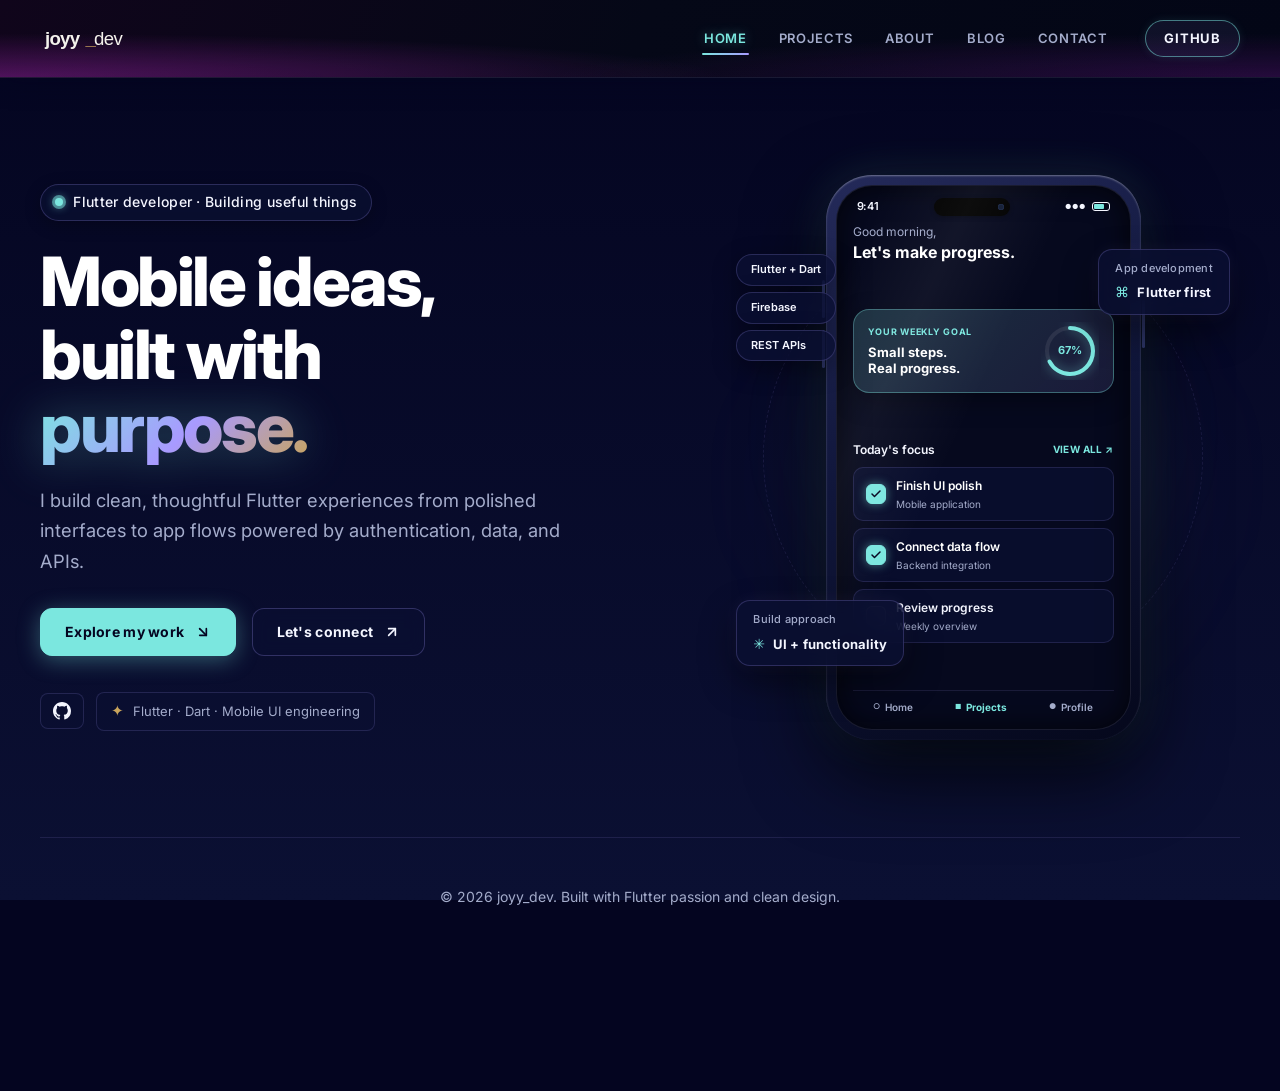
==== commit 83338e0e: "Add new project case studies and remove unused script and styles" ====
--- a/index.html
+++ b/index.html
@@ -3,10 +3,11 @@
 <head>
     <meta charset="UTF-8">
     <meta name="viewport" content="width=device-width, initial-scale=1.0">
-    <title>joyy-dev</title>
-    <link rel="stylesheet" href="style.css">
-    <script src="script.js" defer></script>
-    <link rel="icon" href="assets/svg/joyy-dev-favicon.svg" type="image/svg+xml"/>
+    <title>joyy-dev · Flutter & Mobile UI Developer</title>
+    <link rel="stylesheet" href="assets/css/style.css">
+    <link rel="stylesheet" href="assets/css/responsive.css">
+    <script src="assets/js/main.js" defer></script>
+    <link rel="icon" href="favicon.svg" type="image/svg+xml"/>
 </head>
 
 <body>
@@ -14,8 +15,8 @@
 
     <header class="topnav" id="header">
         <div class="wrapper topnav__wrapper">
-            <a href="/" class="topnav__home" aria-label="joyy-dev homepage">
-                <img src="assets/svg/joyy-dev-logo.svg" alt="joyy-dev logo" class="topnav__logo" width="150" height="34">
+            <a href="index.html" class="topnav__home" aria-label="joyy-dev homepage">
+                <img src="assets/icons/joyy-dev-wordmark.svg" alt="joyy-dev logo" class="topnav__logo" width="150" height="34">
             </a>
 
             <!-- Mobile menu toggle button (hamburger / close) -->
@@ -35,19 +36,19 @@
             <nav class="topnav__nav" id="primary-nav" aria-label="Primary navigation">
                 <ul class="topnav_links">
                     <li class="topnav__item">
-                        <a href="#home" class="topnav__link topnav__link--active" aria-current="page">Home</a>
-                    </li>
-                    <li class="topnav__item">
-                        <a href="#projects" class="topnav__link">Projects</a>
-                    </li>
-                    <li class="topnav__item">
-                        <a href="#about" class="topnav__link">About</a>
-                    </li>
-                    <li class="topnav__item">
-                        <a href="#blog" class="topnav__link">Blog</a>
-                    </li>
-                    <li class="topnav__item">
-                        <a href="#contact" class="topnav__link">Contact</a>
+                        <a href="index.html" class="topnav__link topnav__link--active" aria-current="page">Home</a>
+                    </li>
+                    <li class="topnav__item">
+                        <a href="projects/index.html" class="topnav__link">Projects</a>
+                    </li>
+                    <li class="topnav__item">
+                        <a href="about.html" class="topnav__link">About</a>
+                    </li>
+                    <li class="topnav__item">
+                        <a href="blog/index.html" class="topnav__link">Blog</a>
+                    </li>
+                    <li class="topnav__item">
+                        <a href="contact.html" class="topnav__link">Contact</a>
                     </li>
                 </ul>
 
@@ -64,14 +65,220 @@
     </header>
 
     <main id="main">
-        <div class="wrapper">
-            <h1>Mobile idea,<br>built with<br>purpose.</h1>
-        </div>
+        <!-- Hero Section -->
+        <section class="hero" id="home">
+            <div class="wrapper hero__wrapper">
+                
+                <!-- Left: Hero Text & Actions -->
+                <div class="hero__content">
+                    
+                    <!-- Availability / Role Status Badge -->
+                    <div class="hero__badge">
+                        <span class="hero__badge-pulse" aria-hidden="true">
+                            <span class="hero__badge-dot"></span>
+                        </span>
+                        <span class="hero__badge-text">Flutter developer · Building useful things</span>
+                    </div>
+
+                    <!-- Main Heading -->
+                    <h1 class="hero__title">
+                        Mobile ideas,<br>
+                        built with<br>
+                        <span class="hero__title-gradient">purpose.</span>
+                    </h1>
+
+                    <!-- Lead Paragraph -->
+                    <p class="hero__lead">
+                        I build clean, thoughtful Flutter experiences from polished interfaces to app flows powered by authentication, data, and APIs.
+                    </p>
+
+                    <!-- Call To Action Buttons -->
+                    <div class="hero__cta-group">
+                        <a href="projects/index.html" class="hero__btn hero__btn--primary">
+                            <span>Explore my work</span>
+                            <svg class="hero__btn-icon" width="16" height="16" viewBox="0 0 24 24" fill="none" stroke="currentColor" stroke-width="2.5" stroke-linecap="round" stroke-linejoin="round" aria-hidden="true">
+                                <line x1="7" y1="7" x2="17" y2="17"></line>
+                                <polyline points="17 7 17 17 7 17"></polyline>
+                            </svg>
+                        </a>
+                        <a href="contact.html" class="hero__btn hero__btn--secondary">
+                            <span>Let's connect</span>
+                            <svg class="hero__btn-icon" width="16" height="16" viewBox="0 0 24 24" fill="none" stroke="currentColor" stroke-width="2.5" stroke-linecap="round" stroke-linejoin="round" aria-hidden="true">
+                                <line x1="7" y1="17" x2="17" y2="7"></line>
+                                <polyline points="7 7 17 7 17 17"></polyline>
+                            </svg>
+                        </a>
+                    </div>
+
+                    <!-- Tech Stack / Experience Badges -->
+                    <div class="hero__chips">
+                        <a href="https://github.com/joyy-dev" target="_blank" rel="noopener noreferrer" class="hero__chip hero__chip--icon" aria-label="GitHub Profile">
+                            <svg width="18" height="18" viewBox="0 0 24 24" fill="currentColor" aria-hidden="true"><path d="M12 0C5.37 0 0 5.37 0 12c0 5.31 3.435 9.795 8.205 11.385.6.105.825-.255.825-.57 0-.285-.015-1.23-.015-2.235-3.015.555-3.795-.735-4.035-1.41-.135-.345-.72-1.41-1.23-1.695-.42-.225-1.02-.78-.015-.795.945-.015 1.62.87 1.845 1.23 1.08 1.815 2.805 1.305 3.495.99.105-.78.42-1.305.765-1.605-2.67-.3-5.46-1.335-5.46-5.925 0-1.305.465-2.385 1.23-3.225-.12-.3-.54-1.53.12-3.18 0 0 1.005-.315 3.3 1.23.96-.27 1.98-.405 3-.405s2.04.135 3 .405c2.295-1.56 3.3-1.23 3.3-1.23.66 1.65.24 2.88.12 3.18.765.84 1.23 1.905 1.23 3.225 0 4.605-2.805 5.625-5.475 5.925.435.375.81 1.095.81 2.22 0 1.605-.015 2.895-.015 3.3 0 .315.225.69.825.57A12.02 12.02 0 0024 12c0-6.63-5.37-12-12-12z"/></svg>
+                        </a>
+                        <div class="hero__chip hero__chip--badge">
+                            <span class="hero__chip-spark" aria-hidden="true">✦</span>
+                            <span>Flutter · Dart · Mobile UI engineering</span>
+                        </div>
+                    </div>
+                </div>
+
+                <!-- Right: Animated 3D Phone Mockup & Floating Cards -->
+                <div class="hero__visual" id="heroVisual">
+                    
+                    <!-- Ambient Cosmic Backlight Glow -->
+                    <div class="hero__glow hero__glow--primary" aria-hidden="true"></div>
+                    <div class="hero__glow hero__glow--secondary" aria-hidden="true"></div>
+                    <div class="hero__orbit-ring" aria-hidden="true"></div>
+
+                    <!-- Orbiting Badge: Stack Chips (Left) -->
+                    <div class="hero__float-stack">
+                        <span class="hero__pill">Flutter + Dart</span>
+                        <span class="hero__pill">Firebase</span>
+                        <span class="hero__pill">REST APIs</span>
+                    </div>
+
+                    <!-- Orbiting Card: Top Right (App Development) -->
+                    <div class="hero__card hero__card--top-right">
+                        <span class="hero__card-label">App development</span>
+                        <div class="hero__card-content">
+                            <span class="hero__card-icon" aria-hidden="true">⌘</span>
+                            <span class="hero__card-text">Flutter first</span>
+                        </div>
+                    </div>
+
+                    <!-- Orbiting Card: Bottom Left (Build Approach) -->
+                    <div class="hero__card hero__card--bottom-left">
+                        <span class="hero__card-label">Build approach</span>
+                        <div class="hero__card-content">
+                            <span class="hero__card-icon hero__card-icon--spin" aria-hidden="true">✳</span>
+                            <span class="hero__card-text">UI + functionality</span>
+                        </div>
+                    </div>
+
+                    <!-- Interactive Phone Mockup Chassis -->
+                    <div class="mockup-phone" id="phoneMockup">
+                        <!-- Outer hardware buttons -->
+                        <div class="mockup-phone__btn mockup-phone__btn--vol-up" aria-hidden="true"></div>
+                        <div class="mockup-phone__btn mockup-phone__btn--vol-down" aria-hidden="true"></div>
+                        <div class="mockup-phone__btn mockup-phone__btn--power" aria-hidden="true"></div>
+
+                        <!-- Phone Bezel & Screen -->
+                        <div class="mockup-phone__screen">
+                            
+                            <!-- Screen Glass Glare Shimmer -->
+                            <div class="mockup-phone__glare" aria-hidden="true"></div>
+
+                            <!-- Dynamic Island & Status Bar -->
+                            <div class="mockup-phone__status">
+                                <span class="mockup-phone__time">9:41</span>
+                                <div class="mockup-phone__island">
+                                    <span class="mockup-phone__camera"></span>
+                                </div>
+                                <div class="mockup-phone__icons" aria-hidden="true">
+                                    <span class="mockup-phone__signal">●●●</span>
+                                    <div class="mockup-phone__battery">
+                                        <div class="mockup-phone__battery-level"></div>
+                                    </div>
+                                </div>
+                            </div>
+
+                            <!-- Inside Phone App UI -->
+                            <div class="mockup-app">
+                                
+                                <!-- Greeting & Header -->
+                                <div class="mockup-app__header">
+                                    <span class="mockup-app__subtitle">Good morning,</span>
+                                    <h2 class="mockup-app__title">Let's make progress.</h2>
+                                </div>
+
+                                <!-- Weekly Goal Card with Animated Circular Progress -->
+                                <div class="mockup-goal-card">
+                                    <div class="mockup-goal-card__info">
+                                        <span class="mockup-goal-card__tag">YOUR WEEKLY GOAL</span>
+                                        <p class="mockup-goal-card__heading">Small steps.<br>Real progress.</p>
+                                    </div>
+                                    <div class="mockup-goal-card__progress">
+                                        <svg class="mockup-progress-ring" width="58" height="58" viewBox="0 0 58 58" aria-hidden="true">
+                                            <circle class="mockup-progress-ring__bg" cx="29" cy="29" r="23" />
+                                            <circle class="mockup-progress-ring__fill" id="goalProgressRing" cx="29" cy="29" r="23" />
+                                        </svg>
+                                        <span class="mockup-progress-ring__text" id="goalProgressText">75%</span>
+                                    </div>
+                                </div>
+
+                                <!-- Today's Focus Section -->
+                                <div class="mockup-tasks">
+                                    <div class="mockup-tasks__head">
+                                        <span class="mockup-tasks__title">Today's focus</span>
+                                        <span class="mockup-tasks__link">VIEW ALL ↗</span>
+                                    </div>
+
+                                    <ul class="mockup-tasks__list" role="list">
+                                        <!-- Task 1 (Interactive Clickable) -->
+                                        <li class="mockup-task-item is-checked" tabindex="0" role="checkbox" aria-checked="true">
+                                            <div class="mockup-task-item__check">
+                                                <svg width="12" height="12" viewBox="0 0 24 24" fill="none" stroke="currentColor" stroke-width="3" stroke-linecap="round" stroke-linejoin="round" aria-hidden="true"><polyline points="20 6 9 17 4 12"></polyline></svg>
+                                            </div>
+                                            <div class="mockup-task-item__text">
+                                                <span class="mockup-task-item__name">Finish UI polish</span>
+                                                <span class="mockup-task-item__desc">Mobile application</span>
+                                            </div>
+                                        </li>
+
+                                        <!-- Task 2 (Interactive Clickable) -->
+                                        <li class="mockup-task-item is-checked" tabindex="0" role="checkbox" aria-checked="true">
+                                            <div class="mockup-task-item__check">
+                                                <svg width="12" height="12" viewBox="0 0 24 24" fill="none" stroke="currentColor" stroke-width="3" stroke-linecap="round" stroke-linejoin="round" aria-hidden="true"><polyline points="20 6 9 17 4 12"></polyline></svg>
+                                            </div>
+                                            <div class="mockup-task-item__text">
+                                                <span class="mockup-task-item__name">Connect data flow</span>
+                                                <span class="mockup-task-item__desc">Backend integration</span>
+                                            </div>
+                                        </li>
+
+                                        <!-- Task 3 (Interactive Clickable) -->
+                                        <li class="mockup-task-item" tabindex="0" role="checkbox" aria-checked="false">
+                                            <div class="mockup-task-item__check">
+                                                <svg width="12" height="12" viewBox="0 0 24 24" fill="none" stroke="currentColor" stroke-width="3" stroke-linecap="round" stroke-linejoin="round" aria-hidden="true"><line x1="12" y1="5" x2="12" y2="19"></line><line x1="5" y1="12" x2="19" y2="12"></line></svg>
+                                            </div>
+                                            <div class="mockup-task-item__text">
+                                                <span class="mockup-task-item__name">Review progress</span>
+                                                <span class="mockup-task-item__desc">Weekly overview</span>
+                                            </div>
+                                        </li>
+                                    </ul>
+                                </div>
+
+                                <!-- In-Phone Bottom Navigation Bar -->
+                                <div class="mockup-nav" aria-hidden="true">
+                                    <div class="mockup-nav__item">
+                                        <span class="mockup-nav__dot">○</span>
+                                        <span>Home</span>
+                                    </div>
+                                    <div class="mockup-nav__item is-active">
+                                        <span class="mockup-nav__icon">■</span>
+                                        <span>Projects</span>
+                                    </div>
+                                    <div class="mockup-nav__item">
+                                        <span class="mockup-nav__dot">●</span>
+                                        <span>Profile</span>
+                                    </div>
+                                </div>
+
+                            </div><!-- /.mockup-app -->
+
+                        </div><!-- /.mockup-phone__screen -->
+                    </div><!-- /.mockup-phone -->
+
+                </div><!-- /.hero__visual -->
+
+            </div><!-- /.wrapper.hero__wrapper -->
+        </section>
     </main>
 
     <footer>
-        <div class="wrapper">
-            <!-- Footer content -->
+        <div class="wrapper" style="text-align: center; padding-block: 3rem; border-top: 1px solid rgba(168, 154, 255, 0.12); color: var(--c-muted); font-size: 0.875rem;">
+            <p>&copy; 2026 joyy_dev. Built with Flutter passion and clean design.</p>
         </div>
     </footer>
 </body>
--- a/assets/css/style.css
+++ b/assets/css/style.css
@@ -0,0 +1,1416 @@
+@import url('https://fonts.googleapis.com/css2?family=Inter:wght@400;500;600;700;800&display=swap');
+
+@layer global, component, utility;
+
+@layer global {
+  /* Typography tokens */
+  :root {
+    --fs-header-font: calc(13 / 16 * 1rem);
+    --fs-14: calc(14 / 16 * 1rem);
+    --fs-17: calc(17 / 16 * 1rem);
+    --fs-18: calc(18 / 16 * 1rem);
+    --fs-19: calc(19 / 16 * 1rem);
+    --fs-20: calc(20 / 16 * 1rem);
+    --fs-22: calc(22 / 16 * 1rem);
+    --fs-23: calc(23 / 16 * 1rem);
+    --fs-25: calc(25 / 16 * 1rem);
+    --fs-26: calc(26 / 16 * 1rem);
+    --fs-28: calc(28 / 16 * 1rem);
+
+    --font-size-header-font: var(--fs-header-font);
+    --font-size-paragraph: var(--fs-14);
+    --font-size-h1: var(--fs-26);
+    --font-size-h2: var(--fs-23);
+    --font-size-h3: var(--fs-20);
+    --font-size-h4: var(--fs-17);
+
+    @media (width >= calc(600 / 16 * 1rem)) {
+      --font-size-header-font: var(--fs-14);
+      --font-size-paragraph: var(--fs-18);
+      --font-size-h1: var(--fs-28);
+      --font-size-h2: var(--fs-25);
+      --font-size-h3: var(--fs-22);
+      --font-size-h4: var(--fs-17);
+    }
+  }
+
+  /* Color tokens */
+  :root {
+    --c-main-bg: linear-gradient(180deg, #040520 0%, #0B1033 100%);
+    --c-header-bg: radial-gradient(
+        ellipse at 0% 100%,
+        rgba(155, 35, 170, 0.45) 0%,
+        transparent 40%
+      ),
+      radial-gradient(
+        ellipse at 100% 100%,
+        rgba(100, 20, 130, 0.35) 0%,
+        transparent 40%
+      ),
+      linear-gradient(
+        110deg,
+        #10051b 0%,
+        #050817 50%,
+        #030616 100%
+      );
+    --c-background: #040520;
+    --c-panel: #0B1033;
+    --c-accent: #7BE7DF;
+    --c-secondary: #A89AFF;
+    --c-gold: #C9A45C;
+    --c-text: #F4F6FF;
+    --c-muted: #a4accb;
+    --c-transparent: transparent;
+
+    --color-header-bg: var(--c-header-bg);
+    --color-footer-bg: var(--c-background);
+    --color-site-bg: var(--c-main-bg);
+    --color-text-white: var(--c-text);
+    --color-text-muted: var(--c-muted);
+    --color-text-main: var(--c-accent);
+    --color-button-primary-bg: var(--c-accent);
+    --color-button-primary-text: var(--c-background);
+    --color-button-secondary-bg: var(--c-transparent);
+    --color-button-secondary-text: var(--c-text);
+    --color-button-secondary-border: var(--c-text);
+  }
+
+  *,
+  *::before,
+  *::after {
+    box-sizing: border-box;
+  }
+
+  * {
+    margin: 0;
+    padding: 0;
+  }
+
+  html {
+    scroll-behavior: smooth;
+  }
+
+  body {
+    font-family: 'Inter', system-ui, -apple-system, BlinkMacSystemFont, 'Segoe UI', Roboto, Oxygen, Ubuntu, Cantarell, sans-serif;
+    font-size: var(--font-size-paragraph);
+    line-height: 1.6;
+    color: var(--c-muted);
+    background: var(--color-site-bg);
+    background-color: var(--c-background);
+    background-attachment: fixed;
+    min-height: 100vh;
+    padding-block-end: 15vh;
+    overflow-x: hidden;
+  }
+
+  body.menu-open {
+    overflow: hidden;
+  }
+
+  h1, h2, h3, h4 {
+    line-height: 1.15;
+    font-family: 'Inter', system-ui, -apple-system, sans-serif;
+    color: var(--c-text);
+  }
+
+  h1 {
+    font-size: var(--font-size-h1);
+  }
+
+  h2 {
+    font-size: var(--font-size-h2);
+  }
+
+  h3 {
+    font-size: var(--font-size-h3);
+  }
+
+  h4 {
+    font-size: var(--font-size-h4);
+  }
+
+  a {
+    text-decoration: none;
+    color: inherit;
+  }
+
+  img, picture, svg {
+    max-width: 100%;
+    display: block;
+  }
+
+  .wrapper {
+    width: min(calc(100% - 2rem), calc(1200 / 16 * 1rem));
+    margin-inline: auto;
+  }
+}
+
+@layer component {
+  /* ==========================================================================
+     Topnav (Header) Component
+     ========================================================================== */
+  .topnav {
+    position: sticky;
+    top: 0;
+    z-index: 1000;
+    background: var(--color-header-bg);
+    backdrop-filter: blur(16px);
+    -webkit-backdrop-filter: blur(16px);
+    border-bottom: 1px solid rgba(168, 154, 255, 0.12);
+    box-shadow: 0 4px 24px rgba(4, 5, 32, 0.4);
+    transition: background-color 0.3s ease, border-color 0.3s ease, box-shadow 0.3s ease;
+  }
+
+  .topnav--scrolled {
+    border-bottom-color: rgba(123, 231, 223, 0.22);
+    box-shadow: 0 8px 32px rgba(4, 5, 32, 0.65);
+  }
+
+  .topnav__wrapper {
+    display: flex;
+    justify-content: space-between;
+    align-items: center;
+    position: relative;
+    padding-block: 0.75rem;
+
+    @media (width >= 48rem) {
+      padding-block: 1.25rem;
+    }
+  }
+
+  /* Logo */
+  .topnav__home {
+    display: inline-flex;
+    align-items: center;
+    transition: opacity 0.2s ease, transform 0.2s ease;
+  }
+
+  .topnav__home:hover {
+    opacity: 0.9;
+    transform: translateY(-1px);
+  }
+
+  .topnav__logo {
+    width: clamp(105px, 15vw, 145px);
+    height: auto;
+    display: block;
+  }
+
+  /* Mobile Hamburger / Toggle Button */
+  .topnav__toggle {
+    display: none;
+    align-items: center;
+    justify-content: center;
+    width: 44px;
+    height: 44px;
+    background: rgba(168, 154, 255, 0.08);
+    border: 1px solid rgba(168, 154, 255, 0.22);
+    border-radius: 8px;
+    cursor: pointer;
+    padding: 0;
+    color: var(--c-text);
+    transition: background-color 0.2s ease, border-color 0.2s ease, box-shadow 0.2s ease;
+  }
+
+  .topnav__toggle:hover,
+  .topnav__toggle:focus-visible {
+    background: rgba(123, 231, 223, 0.12);
+    border-color: var(--c-accent);
+    box-shadow: 0 0 14px rgba(123, 231, 223, 0.25);
+    outline: none;
+  }
+
+  .topnav__hamburger {
+    position: relative;
+    width: 22px;
+    height: 16px;
+    display: flex;
+    flex-direction: column;
+    justify-content: space-between;
+  }
+
+  .topnav__hamburger-line {
+    width: 100%;
+    height: 2px;
+    background-color: var(--c-text);
+    border-radius: 2px;
+    transition: transform 0.3s cubic-bezier(0.4, 0, 0.2, 1),
+                opacity 0.2s ease,
+                background-color 0.2s ease;
+    transform-origin: center;
+  }
+
+  /* Morph hamburger lines into "X" when open */
+  .topnav__toggle[aria-expanded="true"] .topnav__hamburger-line:nth-child(1) {
+    transform: translateY(7px) rotate(45deg);
+    background-color: var(--c-accent);
+  }
+
+  .topnav__toggle[aria-expanded="true"] .topnav__hamburger-line:nth-child(2) {
+    opacity: 0;
+    transform: scaleX(0);
+  }
+
+  .topnav__toggle[aria-expanded="true"] .topnav__hamburger-line:nth-child(3) {
+    transform: translateY(-7px) rotate(-45deg);
+    background-color: var(--c-accent);
+  }
+
+  /* CTA Button in Header */
+  .topnav__cta {
+    display: inline-flex;
+    align-items: center;
+    justify-content: center;
+    font-weight: 700;
+    letter-spacing: 0.06em;
+    text-transform: uppercase;
+    font-size: var(--fs-header-font);
+    color: var(--c-text);
+    background: rgba(168, 154, 255, 0.08);
+    border: 1px solid rgba(123, 231, 223, 0.5);
+    padding: 7px 18px;
+    border-radius: 9999px;
+    box-shadow: 0 0 10px rgba(123, 231, 223, 0.1);
+    transition: background-color 0.25s ease, color 0.25s ease, border-color 0.25s ease, box-shadow 0.25s ease, transform 0.25s ease;
+  }
+
+  .topnav__cta:hover,
+  .topnav__cta:focus-visible {
+    background: var(--c-header-bg);
+    color: var(--c-accent);
+    border-color: var(--c-accent);
+    box-shadow: 0 0 20px rgba(123, 231, 223, 0.45);
+    transform: translateY(-1px);
+    outline: none;
+  }
+
+  /* Topnav Responsive Breakpoints */
+  @media (width < 48rem) {
+    .topnav__toggle {
+      display: flex;
+    }
+
+    .topnav__nav {
+      position: absolute;
+      top: 100%;
+      left: 0;
+      right: 0;
+      width: 100%;
+      background: linear-gradient(180deg, rgba(8, 12, 40, 0.98) 0%, rgba(4, 5, 32, 0.98) 100%);
+      backdrop-filter: blur(20px);
+      -webkit-backdrop-filter: blur(20px);
+      border-bottom: 1px solid rgba(123, 231, 223, 0.25);
+      box-shadow: 0 20px 40px rgba(0, 0, 0, 0.7);
+      padding: 1.25rem 1.25rem 1.75rem;
+      display: flex;
+      flex-direction: column;
+      gap: 1.25rem;
+
+      opacity: 0;
+      visibility: hidden;
+      pointer-events: none;
+      transform: translateY(-10px);
+      transition: opacity 0.28s ease,
+                  transform 0.28s cubic-bezier(0.16, 1, 0.3, 1),
+                  visibility 0.28s ease;
+    }
+
+    .topnav__nav.is-open {
+      opacity: 1;
+      visibility: visible;
+      pointer-events: auto;
+      transform: translateY(0);
+    }
+
+    .topnav_links {
+      display: flex;
+      flex-direction: column;
+      list-style-type: none;
+      padding: 0;
+      gap: 0.35rem;
+      width: 100%;
+    }
+
+    .topnav__item {
+      width: 100%;
+    }
+
+    .topnav__link {
+      display: flex;
+      align-items: center;
+      width: 100%;
+      padding: 0.75rem 1rem;
+      border-radius: 8px;
+      font-weight: 600;
+      letter-spacing: 0.05em;
+      text-transform: uppercase;
+      font-size: var(--fs-18);
+      color: var(--c-text);
+      background: transparent;
+      transition: background-color 0.2s ease, color 0.2s ease, padding-left 0.2s ease;
+    }
+
+    .topnav__link:hover,
+    .topnav__link:focus-visible,
+    .topnav__link--active {
+      background: rgba(123, 231, 223, 0.1);
+      color: var(--c-accent);
+      padding-left: 1.25rem;
+      outline: none;
+    }
+
+    .topnav__actions {
+      width: 100%;
+      padding-top: 0.75rem;
+      border-top: 1px solid rgba(168, 154, 255, 0.15);
+    }
+
+    .topnav__cta {
+      width: 100%;
+      padding: 12px 20px;
+      font-size: var(--fs-14);
+      border-radius: 8px;
+    }
+
+    .topnav__backdrop {
+      position: fixed;
+      inset: 0;
+      top: 0;
+      z-index: -1;
+      background: rgba(4, 5, 32, 0.65);
+      backdrop-filter: blur(4px);
+      -webkit-backdrop-filter: blur(4px);
+      opacity: 0;
+      visibility: hidden;
+      pointer-events: none;
+      transition: opacity 0.3s ease, visibility 0.3s ease;
+    }
+
+    .topnav__backdrop.is-visible {
+      opacity: 1;
+      visibility: visible;
+      pointer-events: auto;
+    }
+  }
+
+  @media (width >= 48rem) {
+    .topnav__toggle {
+      display: none !important;
+    }
+
+    .topnav__backdrop {
+      display: none !important;
+    }
+
+    .topnav__nav {
+      display: flex;
+      align-items: center;
+      gap: 2.25rem;
+      position: static;
+      background: transparent;
+      padding: 0;
+      box-shadow: none;
+      border: none;
+      transform: none;
+      opacity: 1;
+      visibility: visible;
+      pointer-events: auto;
+    }
+
+    .topnav_links {
+      display: flex;
+      align-items: center;
+      list-style-type: none;
+      padding: 0;
+      gap: 1.75rem;
+    }
+
+    .topnav__link {
+      position: relative;
+      font-weight: 600;
+      letter-spacing: 0.05em;
+      text-transform: uppercase;
+      font-size: var(--fs-header-font);
+      color: var(--c-muted);
+      padding: 6px 2px;
+      display: inline-block;
+      transition: color 0.25s ease, text-shadow 0.25s ease;
+    }
+
+    .topnav__link:hover,
+    .topnav__link:focus-visible,
+    .topnav__link--active {
+      color: var(--c-accent);
+      text-shadow: 0 0 12px rgba(123, 231, 223, 0.4);
+      outline: none;
+    }
+
+    .topnav__link::after {
+      content: '';
+      position: absolute;
+      bottom: 0;
+      left: 0;
+      width: 0;
+      height: 2px;
+      background: linear-gradient(90deg, var(--c-accent), var(--c-secondary));
+      border-radius: 2px;
+      transition: width 0.25s cubic-bezier(0.4, 0, 0.2, 1);
+    }
+
+    .topnav__link:hover::after,
+    .topnav__link:focus-visible::after,
+    .topnav__link--active::after {
+      width: 100%;
+    }
+
+    .topnav__actions {
+      display: flex;
+      align-items: center;
+    }
+  }
+
+  /* ==========================================================================
+     Hero Section Component
+     ========================================================================== */
+  .hero {
+    position: relative;
+    padding-block: clamp(3rem, 7vw, 6rem);
+    overflow-x: clip;
+  }
+
+  .hero__wrapper {
+    display: grid;
+    grid-template-columns: 1fr;
+    align-items: center;
+    gap: 3.5rem;
+
+    @media (width >= 62rem) { /* >= 992px */
+      grid-template-columns: minmax(0, 1.15fr) minmax(0, 0.95fr);
+      gap: clamp(2rem, 5vw, 4.5rem);
+    }
+  }
+
+  /* --- Left: Hero Content --- */
+  .hero__content {
+    display: flex;
+    flex-direction: column;
+    align-items: flex-start;
+    z-index: 1;
+  }
+
+  /* Status Badge */
+  .hero__badge {
+    display: inline-flex;
+    align-items: center;
+    gap: 0.65rem;
+    padding: 6px 14px;
+    background: rgba(11, 16, 51, 0.7);
+    border: 1px solid rgba(168, 154, 255, 0.22);
+    border-radius: 9999px;
+    backdrop-filter: blur(10px);
+    -webkit-backdrop-filter: blur(10px);
+    margin-bottom: 1.5rem;
+    box-shadow: 0 4px 16px rgba(0, 0, 0, 0.25);
+  }
+
+  .hero__badge-pulse {
+    position: relative;
+    display: flex;
+    align-items: center;
+    justify-content: center;
+    width: 8px;
+    height: 8px;
+  }
+
+  .hero__badge-pulse::after {
+    content: '';
+    position: absolute;
+    inset: -3px;
+    border-radius: 50%;
+    background: var(--c-accent);
+    opacity: 0.5;
+    animation: pulseRadar 2s cubic-bezier(0, 0, 0.2, 1) infinite;
+  }
+
+  .hero__badge-dot {
+    width: 8px;
+    height: 8px;
+    background: var(--c-accent);
+    border-radius: 50%;
+    box-shadow: 0 0 10px var(--c-accent);
+  }
+
+  .hero__badge-text {
+    font-size: var(--fs-14);
+    font-weight: 500;
+    color: var(--c-text);
+    letter-spacing: 0.02em;
+  }
+
+  /* Main Headline */
+  .hero__title {
+    font-size: clamp(2.5rem, 6vw, 4.25rem);
+    line-height: 1.08;
+    font-weight: 800;
+    letter-spacing: -0.035em;
+    color: #FFFFFF;
+    margin-bottom: 1.25rem;
+  }
+
+  .hero__title-gradient {
+    display: inline-block;
+    background: linear-gradient(135deg, var(--c-accent) 0%, var(--c-secondary) 55%, var(--c-gold) 100%);
+    background-clip: text;
+    -webkit-background-clip: text;
+    -webkit-text-fill-color: transparent;
+    filter: drop-shadow(0 0 24px rgba(123, 231, 223, 0.35));
+  }
+
+  /* Subtitle / Lead */
+  .hero__lead {
+    font-size: clamp(1rem, 1.6vw, 1.15rem);
+    line-height: 1.65;
+    color: var(--c-muted);
+    max-width: 530px;
+    margin-bottom: 2rem;
+  }
+
+  /* CTA Buttons Group */
+  .hero__cta-group {
+    display: flex;
+    align-items: center;
+    flex-wrap: wrap;
+    gap: 1rem;
+    margin-bottom: 2.25rem;
+  }
+
+  .hero__btn {
+    display: inline-flex;
+    align-items: center;
+    justify-content: center;
+    gap: 0.65rem;
+    padding: 12px 24px;
+    border-radius: 12px;
+    font-weight: 700;
+    font-size: var(--fs-14);
+    letter-spacing: 0.02em;
+    cursor: pointer;
+    transition: transform 0.25s cubic-bezier(0.16, 1, 0.3, 1),
+                box-shadow 0.25s ease,
+                background-color 0.25s ease,
+                border-color 0.25s ease;
+  }
+
+  .hero__btn--primary {
+    background: var(--c-accent);
+    color: var(--c-background);
+    border: 1px solid var(--c-accent);
+    box-shadow: 0 4px 22px rgba(123, 231, 223, 0.35);
+  }
+
+  .hero__btn--primary:hover,
+  .hero__btn--primary:focus-visible {
+    background: #9cf5ee;
+    border-color: #9cf5ee;
+    transform: translateY(-2px);
+    box-shadow: 0 8px 30px rgba(123, 231, 223, 0.55);
+  }
+
+  .hero__btn--secondary {
+    background: rgba(11, 16, 51, 0.6);
+    color: var(--c-text);
+    border: 1px solid rgba(168, 154, 255, 0.25);
+    backdrop-filter: blur(8px);
+    -webkit-backdrop-filter: blur(8px);
+  }
+
+  .hero__btn--secondary:hover,
+  .hero__btn--secondary:focus-visible {
+    background: rgba(168, 154, 255, 0.12);
+    border-color: var(--c-accent);
+    color: var(--c-accent);
+    transform: translateY(-2px);
+    box-shadow: 0 6px 20px rgba(123, 231, 223, 0.15);
+  }
+
+  .hero__btn-icon {
+    transition: transform 0.25s ease;
+  }
+
+  .hero__btn--primary:hover .hero__btn-icon {
+    transform: translate(2px, 2px);
+  }
+
+  .hero__btn--secondary:hover .hero__btn-icon {
+    transform: translate(2px, -2px);
+  }
+
+  /* Identity / Tech Chips */
+  .hero__chips {
+    display: flex;
+    align-items: center;
+    gap: 0.75rem;
+    flex-wrap: wrap;
+  }
+
+  .hero__chip {
+    display: inline-flex;
+    align-items: center;
+    gap: 0.55rem;
+    padding: 6px 14px;
+    border-radius: 8px;
+    background: rgba(11, 16, 51, 0.6);
+    border: 1px solid rgba(168, 154, 255, 0.16);
+    font-size: calc(13 / 16 * 1rem);
+    color: var(--c-muted);
+    transition: transform 0.2s ease, border-color 0.2s ease, color 0.2s ease;
+  }
+
+  .hero__chip:hover {
+    border-color: rgba(123, 231, 223, 0.4);
+    color: var(--c-text);
+    transform: translateY(-1px);
+  }
+
+  .hero__chip--icon {
+    color: var(--c-text);
+    padding: 8px 12px;
+  }
+
+  .hero__chip-spark {
+    color: var(--c-gold);
+    font-size: 0.95rem;
+  }
+
+  /* --- Right: Hero 3D Visual & Interactive Mockup --- */
+  .hero__visual {
+    position: relative;
+    display: flex;
+    align-items: center;
+    justify-content: center;
+    min-height: 580px;
+    perspective: 1200px;
+    transform-style: preserve-3d;
+  }
+
+  /* Ambient Cosmic Glows */
+  .hero__glow {
+    position: absolute;
+    border-radius: 50%;
+    pointer-events: none;
+    z-index: 0;
+  }
+
+  .hero__glow--primary {
+    width: 360px;
+    height: 360px;
+    background: radial-gradient(circle, rgba(123, 231, 223, 0.16) 0%, transparent 70%);
+    filter: blur(50px);
+    top: 15%;
+    right: 15%;
+  }
+
+  .hero__glow--secondary {
+    width: 420px;
+    height: 420px;
+    background: radial-gradient(circle, rgba(168, 154, 255, 0.16) 0%, transparent 70%);
+    filter: blur(60px);
+    bottom: 10%;
+    left: 10%;
+  }
+
+  .hero__orbit-ring {
+    position: absolute;
+    width: 440px;
+    height: 440px;
+    border-radius: 50%;
+    border: 1px dashed rgba(168, 154, 255, 0.12);
+    pointer-events: none;
+    z-index: 0;
+    animation: rotateOrbit 70s linear infinite;
+  }
+
+  /* Orbiting Floating Cards */
+  .hero__card {
+    position: absolute;
+    z-index: 4;
+    background: rgba(11, 16, 51, 0.78);
+    backdrop-filter: blur(14px);
+    -webkit-backdrop-filter: blur(14px);
+    border: 1px solid rgba(168, 154, 255, 0.22);
+    border-radius: 14px;
+    padding: 10px 16px;
+    box-shadow: 0 16px 36px rgba(0, 0, 0, 0.45), 0 0 18px rgba(168, 154, 255, 0.08);
+    display: flex;
+    flex-direction: column;
+    gap: 4px;
+    transition: transform 0.25s ease, border-color 0.25s ease, box-shadow 0.25s ease;
+    cursor: default;
+    user-select: none;
+  }
+
+  .hero__card:hover {
+    border-color: rgba(123, 231, 223, 0.45);
+    box-shadow: 0 20px 42px rgba(0, 0, 0, 0.6), 0 0 24px rgba(123, 231, 223, 0.2);
+  }
+
+  .hero__card-label {
+    font-size: 11px;
+    font-weight: 500;
+    color: var(--c-muted);
+    letter-spacing: 0.02em;
+  }
+
+  .hero__card-content {
+    display: flex;
+    align-items: center;
+    gap: 8px;
+  }
+
+  .hero__card-icon {
+    font-size: 14px;
+    color: var(--c-accent);
+  }
+
+  .hero__card-icon--spin {
+    display: inline-block;
+    animation: spinStar 9s linear infinite;
+  }
+
+  .hero__card-text {
+    font-size: 13px;
+    font-weight: 700;
+    color: var(--c-text);
+    letter-spacing: 0.01em;
+  }
+
+  /* Specific Card Placements */
+  .hero__card--top-right {
+    top: 14%;
+    right: 2%;
+    animation: floatCard1 6s ease-in-out infinite;
+  }
+
+  .hero__card--bottom-left {
+    bottom: 14%;
+    left: 2%;
+    animation: floatCard2 7s ease-in-out infinite -2s;
+  }
+
+  /* Floating Stack of Pills (Upper Left) */
+  .hero__float-stack {
+    position: absolute;
+    left: 2%;
+    top: 15%;
+    z-index: 4;
+    display: flex;
+    flex-direction: column;
+    gap: 6px;
+    animation: floatCard3 6.5s ease-in-out infinite -1s;
+  }
+
+  .hero__pill {
+    display: inline-block;
+    padding: 6px 14px;
+    font-size: 11px;
+    font-weight: 600;
+    color: var(--c-text);
+    background: rgba(11, 16, 51, 0.8);
+    backdrop-filter: blur(12px);
+    -webkit-backdrop-filter: blur(12px);
+    border: 1px solid rgba(168, 154, 255, 0.2);
+    border-radius: 9999px;
+    box-shadow: 0 8px 24px rgba(0, 0, 0, 0.35);
+    transition: transform 0.2s ease, border-color 0.2s ease;
+  }
+
+  .hero__pill:hover {
+    border-color: var(--c-accent);
+    color: var(--c-accent);
+    transform: translateX(4px);
+  }
+
+  /* --- Phone Mockup Frame & Screen --- */
+  .mockup-phone {
+    position: relative;
+    z-index: 2;
+    width: clamp(275px, 28vw, 315px);
+    min-height: 565px;
+    border-radius: 46px;
+    padding: 10px;
+    background: linear-gradient(155deg, #242a5a 0%, #10163b 45%, #05081c 100%);
+    box-shadow: 0 30px 80px rgba(0, 0, 0, 0.8),
+                0 0 45px rgba(123, 231, 223, 0.14),
+                inset 0 1px 2px rgba(255, 255, 255, 0.35);
+    animation: floatPhone 8s ease-in-out infinite;
+    transform-style: preserve-3d;
+    transition: transform 0.25s cubic-bezier(0.16, 1, 0.3, 1),
+                box-shadow 0.25s ease;
+    user-select: none;
+  }
+
+  .mockup-phone:hover {
+    box-shadow: 0 35px 90px rgba(0, 0, 0, 0.85),
+                0 0 55px rgba(123, 231, 223, 0.25);
+  }
+
+  /* Outer Phone Buttons */
+  .mockup-phone__btn {
+    position: absolute;
+    width: 3px;
+    background: #2b3363;
+    border-radius: 2px;
+  }
+
+  .mockup-phone__btn--vol-up {
+    left: -4px;
+    top: 105px;
+    height: 38px;
+  }
+
+  .mockup-phone__btn--vol-down {
+    left: -4px;
+    top: 155px;
+    height: 38px;
+  }
+
+  .mockup-phone__btn--power {
+    right: -4px;
+    top: 125px;
+    height: 48px;
+  }
+
+  /* Phone Screen */
+  .mockup-phone__screen {
+    position: relative;
+    background: #06091e;
+    border-radius: 36px;
+    overflow: hidden;
+    padding: 12px 16px 14px;
+    border: 1px solid rgba(255, 255, 255, 0.08);
+    display: flex;
+    flex-direction: column;
+    justify-content: space-between;
+    min-height: 545px;
+    box-shadow: inset 0 0 30px rgba(0, 0, 0, 0.7);
+  }
+
+  /* Glass Glare Shimmer */
+  .mockup-phone__glare {
+    position: absolute;
+    top: 0;
+    left: -120%;
+    width: 250%;
+    height: 100%;
+    background: linear-gradient(115deg, transparent 40%, rgba(255, 255, 255, 0.05) 50%, transparent 60%);
+    pointer-events: none;
+    animation: glareShimmer 9s ease-in-out infinite;
+    z-index: 10;
+  }
+
+  /* Status Bar & Dynamic Island */
+  .mockup-phone__status {
+    display: flex;
+    align-items: center;
+    justify-content: space-between;
+    font-size: 11px;
+    font-weight: 600;
+    color: var(--c-text);
+    padding-inline: 4px;
+    margin-bottom: 6px;
+    z-index: 5;
+  }
+
+  .mockup-phone__time {
+    letter-spacing: -0.02em;
+  }
+
+  .mockup-phone__island {
+    width: 76px;
+    height: 18px;
+    background: #000000;
+    border-radius: 20px;
+    display: flex;
+    align-items: center;
+    justify-content: flex-end;
+    padding-right: 6px;
+    box-shadow: 0 1px 4px rgba(0, 0, 0, 0.4);
+  }
+
+  .mockup-phone__camera {
+    width: 6px;
+    height: 6px;
+    border-radius: 50%;
+    background: #111b33;
+    box-shadow: inset 0 0 1px #3d5a99;
+  }
+
+  .mockup-phone__icons {
+    display: flex;
+    align-items: center;
+    gap: 6px;
+  }
+
+  .mockup-phone__signal {
+    font-size: 7px;
+    letter-spacing: 1px;
+    color: var(--c-text);
+  }
+
+  .mockup-phone__battery {
+    width: 18px;
+    height: 9px;
+    border: 1px solid var(--c-text);
+    border-radius: 3px;
+    padding: 1px;
+    display: flex;
+    align-items: center;
+  }
+
+  .mockup-phone__battery-level {
+    width: 75%;
+    height: 100%;
+    background: var(--c-accent);
+    border-radius: 1px;
+  }
+
+  /* App UI Inside Phone */
+  .mockup-app {
+    display: flex;
+    flex-direction: column;
+    gap: 12px;
+    flex: 1;
+    justify-content: space-between;
+    z-index: 5;
+  }
+
+  .mockup-app__header {
+    display: flex;
+    flex-direction: column;
+    gap: 2px;
+  }
+
+  .mockup-app__subtitle {
+    font-size: 12px;
+    color: var(--c-muted);
+  }
+
+  .mockup-app__title {
+    font-size: 16px;
+    font-weight: 700;
+    color: #FFFFFF;
+    line-height: 1.2;
+  }
+
+  /* Weekly Goal Card */
+  .mockup-goal-card {
+    background: linear-gradient(135deg, rgba(123, 231, 223, 0.18) 0%, rgba(168, 154, 255, 0.12) 100%);
+    border: 1px solid rgba(123, 231, 223, 0.35);
+    border-radius: 16px;
+    padding: 12px 14px;
+    display: flex;
+    align-items: center;
+    justify-content: space-between;
+    box-shadow: 0 8px 24px rgba(0, 0, 0, 0.35);
+    transition: transform 0.2s ease, border-color 0.2s ease;
+  }
+
+  .mockup-goal-card:hover {
+    border-color: var(--c-accent);
+    transform: translateY(-1px);
+  }
+
+  .mockup-goal-card__info {
+    display: flex;
+    flex-direction: column;
+    gap: 4px;
+  }
+
+  .mockup-goal-card__tag {
+    font-size: 9px;
+    font-weight: 700;
+    letter-spacing: 0.08em;
+    color: var(--c-accent);
+    text-transform: uppercase;
+  }
+
+  .mockup-goal-card__heading {
+    font-size: 13px;
+    font-weight: 700;
+    color: #FFFFFF;
+    line-height: 1.25;
+  }
+
+  .mockup-goal-card__progress {
+    position: relative;
+    width: 58px;
+    height: 58px;
+    display: flex;
+    align-items: center;
+    justify-content: center;
+  }
+
+  .mockup-progress-ring {
+    transform: rotate(-90deg);
+  }
+
+  .mockup-progress-ring__bg {
+    stroke: rgba(255, 255, 255, 0.08);
+    stroke-width: 4;
+    fill: none;
+  }
+
+  .mockup-progress-ring__fill {
+    stroke: var(--c-accent);
+    stroke-width: 4;
+    fill: none;
+    stroke-linecap: round;
+    stroke-dasharray: 144.5;
+    stroke-dashoffset: 36; /* 75% complete */
+    filter: drop-shadow(0 0 6px rgba(123, 231, 223, 0.5));
+    transition: stroke-dashoffset 0.6s cubic-bezier(0.4, 0, 0.2, 1);
+  }
+
+  .mockup-progress-ring__text {
+    position: absolute;
+    font-size: 11px;
+    font-weight: 700;
+    color: var(--c-accent);
+  }
+
+  /* Today's Focus Tasks Section */
+  .mockup-tasks {
+    display: flex;
+    flex-direction: column;
+    gap: 8px;
+  }
+
+  .mockup-tasks__head {
+    display: flex;
+    align-items: center;
+    justify-content: space-between;
+  }
+
+  .mockup-tasks__title {
+    font-size: 12px;
+    font-weight: 600;
+    color: var(--c-text);
+  }
+
+  .mockup-tasks__link {
+    font-size: 10px;
+    font-weight: 700;
+    color: var(--c-accent);
+    letter-spacing: 0.04em;
+    cursor: pointer;
+  }
+
+  .mockup-tasks__list {
+    display: flex;
+    flex-direction: column;
+    gap: 7px;
+    list-style: none;
+    padding: 0;
+  }
+
+  .mockup-task-item {
+    background: rgba(11, 16, 51, 0.7);
+    border: 1px solid rgba(168, 154, 255, 0.15);
+    border-radius: 10px;
+    padding: 8px 12px;
+    display: flex;
+    align-items: center;
+    gap: 10px;
+    cursor: pointer;
+    transition: background-color 0.2s ease, border-color 0.2s ease, transform 0.15s ease;
+  }
+
+  .mockup-task-item:hover,
+  .mockup-task-item:focus-visible {
+    background: rgba(168, 154, 255, 0.12);
+    border-color: rgba(123, 231, 223, 0.3);
+    transform: scale(1.015);
+    outline: none;
+  }
+
+  .mockup-task-item__check {
+    width: 20px;
+    height: 20px;
+    border-radius: 6px;
+    background: rgba(255, 255, 255, 0.06);
+    border: 1px solid rgba(255, 255, 255, 0.2);
+    display: flex;
+    align-items: center;
+    justify-content: center;
+    color: transparent;
+    transition: all 0.2s ease;
+    flex-shrink: 0;
+  }
+
+  .mockup-task-item.is-checked .mockup-task-item__check {
+    background: var(--c-accent);
+    border-color: var(--c-accent);
+    color: var(--c-background);
+    box-shadow: 0 0 10px rgba(123, 231, 223, 0.5);
+  }
+
+  .mockup-task-item__text {
+    display: flex;
+    flex-direction: column;
+    gap: 1px;
+    flex: 1;
+  }
+
+  .mockup-task-item__name {
+    font-size: 12px;
+    font-weight: 600;
+    color: var(--c-text);
+    transition: color 0.2s ease;
+  }
+
+  .mockup-task-item.is-checked .mockup-task-item__name {
+    color: #FFFFFF;
+  }
+
+  .mockup-task-item__desc {
+    font-size: 10px;
+    color: var(--c-muted);
+  }
+
+  /* Bottom In-Phone Navigation Bar */
+  .mockup-nav {
+    display: flex;
+    justify-content: space-around;
+    align-items: center;
+    padding-top: 8px;
+    border-top: 1px solid rgba(168, 154, 255, 0.12);
+  }
+
+  .mockup-nav__item {
+    display: flex;
+    align-items: center;
+    gap: 5px;
+    font-size: 10px;
+    font-weight: 600;
+    color: var(--c-muted);
+    cursor: pointer;
+    transition: color 0.2s ease;
+  }
+
+  .mockup-nav__item.is-active {
+    color: var(--c-accent);
+    font-weight: 700;
+  }
+
+  .mockup-nav__dot {
+    font-size: 8px;
+  }
+
+  .mockup-nav__icon {
+    font-size: 7px;
+  }
+
+  /* ==========================================================================
+     Keyframe Animations
+     ========================================================================== */
+  @keyframes pulseRadar {
+    0% {
+      transform: scale(0.8);
+      opacity: 0.8;
+    }
+    100% {
+      transform: scale(2.4);
+      opacity: 0;
+    }
+  }
+
+  @keyframes rotateOrbit {
+    from {
+      transform: rotate(0deg);
+    }
+    to {
+      transform: rotate(360deg);
+    }
+  }
+
+  @keyframes spinStar {
+    from {
+      transform: rotate(0deg);
+    }
+    to {
+      transform: rotate(360deg);
+    }
+  }
+
+  @keyframes floatPhone {
+    0%, 100% {
+      transform: perspective(1200px) rotateY(-5deg) rotateX(4deg) translateY(0);
+    }
+    50% {
+      transform: perspective(1200px) rotateY(-3deg) rotateX(2deg) translateY(-14px);
+    }
+  }
+
+  @keyframes floatCard1 {
+    0%, 100% {
+      transform: translateY(0);
+    }
+    50% {
+      transform: translateY(-8px);
+    }
+  }
+
+  @keyframes floatCard2 {
+    0%, 100% {
+      transform: translateY(0);
+    }
+    50% {
+      transform: translateY(9px);
+    }
+  }
+
+  @keyframes floatCard3 {
+    0%, 100% {
+      transform: translateY(0);
+    }
+    50% {
+      transform: translateY(-9px);
+    }
+  }
+
+  @keyframes glareShimmer {
+    0% {
+      transform: translateX(0);
+    }
+    30% {
+      transform: translateX(110%);
+    }
+    100% {
+      transform: translateX(110%);
+    }
+  }
+
+  /* ==========================================================================
+     Mobile & Tablet Responsiveness for Hero Visual
+     ========================================================================== */
+  @media (width < 62rem) { /* < 992px */
+    .hero__visual {
+      min-height: auto;
+      width: 100%;
+      padding-block: 2.5rem;
+    }
+
+    .mockup-phone {
+      margin-inline: auto;
+      width: min(100%, 310px);
+      min-height: 540px;
+    }
+
+    .hero__orbit-ring {
+      width: 340px;
+      height: 340px;
+    }
+
+    .hero__card--top-right {
+      right: 2%;
+      top: 2%;
+      transform: scale(0.9);
+      z-index: 5;
+    }
+
+    .hero__card--bottom-left {
+      left: 2%;
+      bottom: 2%;
+      transform: scale(0.9);
+      z-index: 5;
+    }
+
+    .hero__float-stack {
+      left: 2%;
+      top: 2%;
+      transform: scale(0.9);
+      z-index: 5;
+    }
+  }
+
+  @media (width < 38rem) { /* < 608px small mobile */
+    .hero__visual {
+      padding-block: 1.5rem;
+    }
+
+    .hero__title {
+      font-size: 2.35rem;
+    }
+
+    .hero__cta-group {
+      flex-direction: column;
+      width: 100%;
+    }
+
+    .hero__btn {
+      width: 100%;
+    }
+
+    .mockup-phone {
+      width: min(100%, 295px);
+      min-height: 520px;
+      padding: 8px;
+    }
+
+    .mockup-phone__screen {
+      padding: 10px 12px 12px;
+      min-height: 500px;
+    }
+
+    /* On mobile, tuck floating cards neatly at the corners */
+    .hero__card--top-right {
+      right: 6px;
+      top: -10px;
+      padding: 6px 12px;
+      transform: scale(0.85);
+      z-index: 6;
+    }
+
+    .hero__card--bottom-left {
+      left: 6px;
+      bottom: -10px;
+      padding: 6px 12px;
+      transform: scale(0.85);
+      z-index: 6;
+    }
+
+    .hero__float-stack {
+      display: none; /* Keep mobile clean and prevent obscuring phone screen */
+    }
+  }
+}
+
+@layer utility {
+  .visually-hidden:not(:focus, :active) {
+    clip: rect(0, 0, 0, 0);
+    clip-path: inset(50%);
+    height: 1px;
+    overflow: hidden;
+    position: absolute;
+    white-space: nowrap;
+    width: 1px;
+  }
+
+  .skip-link:focus {
+    position: absolute;
+    top: 1rem;
+    left: 1rem;
+    z-index: 1100;
+    padding: 0.75rem 1.25rem;
+    background: var(--c-accent);
+    color: var(--c-background);
+    font-weight: 700;
+    border-radius: 4px;
+    box-shadow: 0 4px 16px rgba(0, 0, 0, 0.4);
+  }
+
+  :focus-visible {
+    outline: 2px solid var(--c-accent);
+    outline-offset: 3px;
+  }
+}
--- a/assets/css/responsive.css
+++ b/assets/css/responsive.css
@@ -0,0 +1,63 @@
+/* ==========================================================================
+   joyy_dev Portfolio - Responsive Utilities & Breakpoints
+   ========================================================================== */
+
+/* Tablet & Smaller Screens (< 992px / 62rem) */
+@media (max-width: 62rem) {
+  .site-header__nav {
+    display: none;
+  }
+
+  .site-header__nav.is-open {
+    display: flex;
+  }
+
+  .grid-2,
+  .grid-3,
+  .grid-4 {
+    grid-template-columns: 1fr;
+  }
+
+  .section {
+    padding-block: 3.5rem;
+  }
+}
+
+/* Mobile Screens (< 768px / 48rem) */
+@media (max-width: 48rem) {
+  :root {
+    --fs-h1: 2rem;
+    --fs-h2: 1.65rem;
+    --fs-h3: 1.35rem;
+  }
+
+  .wrapper {
+    width: min(calc(100% - 1.5rem), 75rem);
+  }
+
+  .section {
+    padding-block: 2.5rem;
+  }
+
+  .hero__actions,
+  .btn-group {
+    flex-direction: column;
+    width: 100%;
+  }
+
+  .btn {
+    width: 100%;
+    justify-content: center;
+  }
+}
+
+/* Small Handheld (< 480px / 30rem) */
+@media (max-width: 30rem) {
+  .hero__title {
+    font-size: 2rem;
+  }
+
+  .card {
+    padding: 1.25rem;
+  }
+}
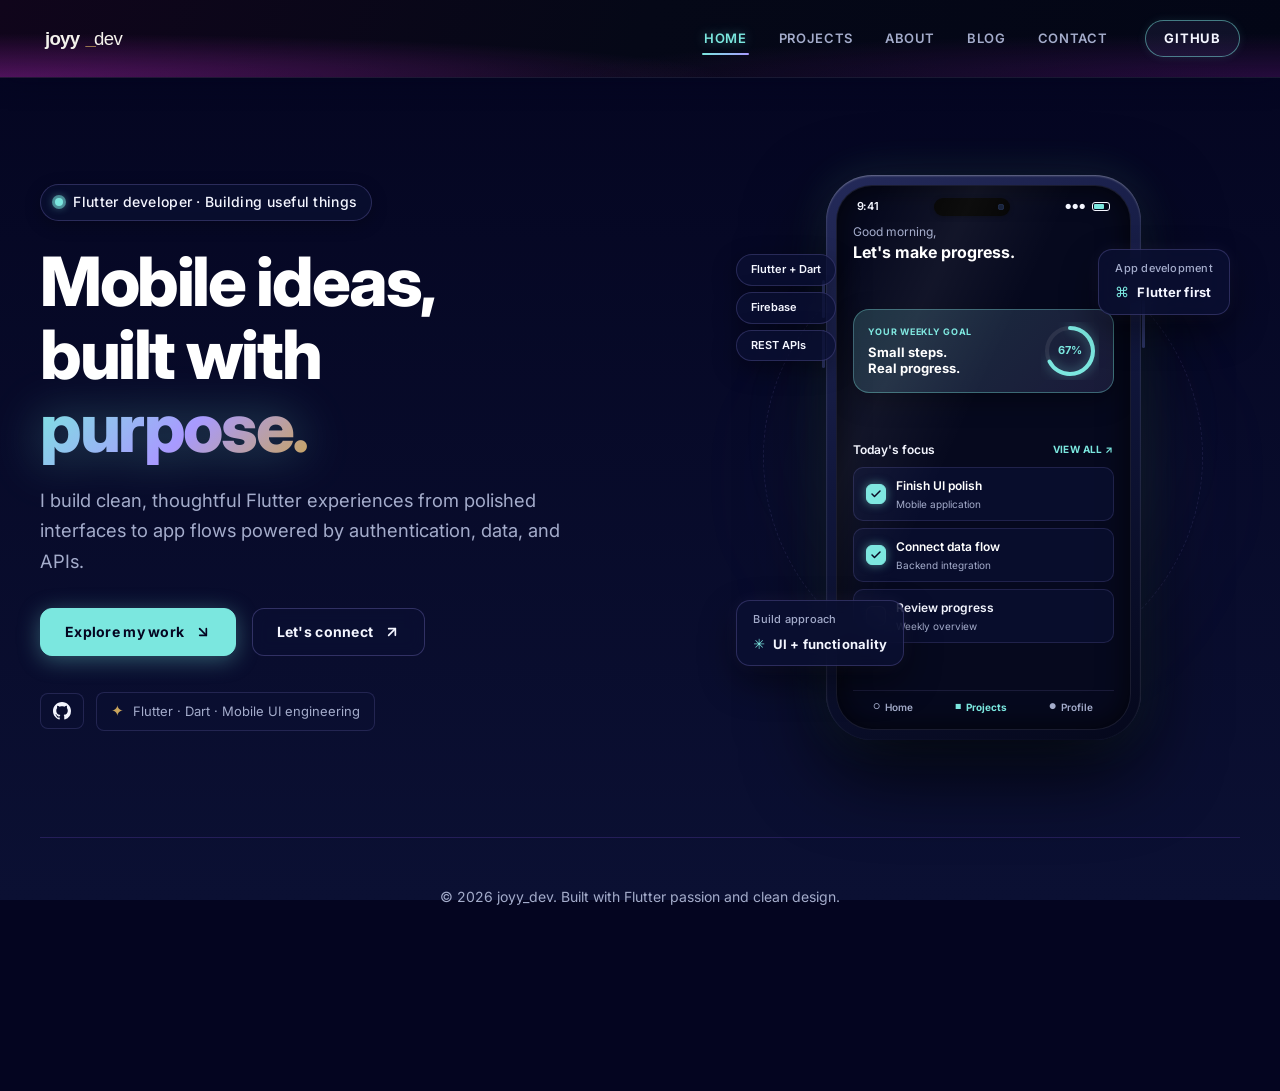
==== commit 08f8d227: "Update footer styles across multiple HTML files for consistency" ====
--- a/index.html
+++ b/index.html
@@ -277,7 +277,7 @@
     </main>
 
     <footer>
-        <div class="wrapper" style="text-align: center; padding-block: 3rem; border-top: 1px solid rgba(168, 154, 255, 0.12); color: var(--c-muted); font-size: 0.875rem;">
+        <div class="wrapper" style="text-align: center; padding-block: 3rem; border-top: 1px solid rgba(139, 92, 246, 0.2); color: var(--c-muted); font-size: 0.875rem;">
             <p>&copy; 2026 joyy_dev. Built with Flutter passion and clean design.</p>
         </div>
     </footer>
